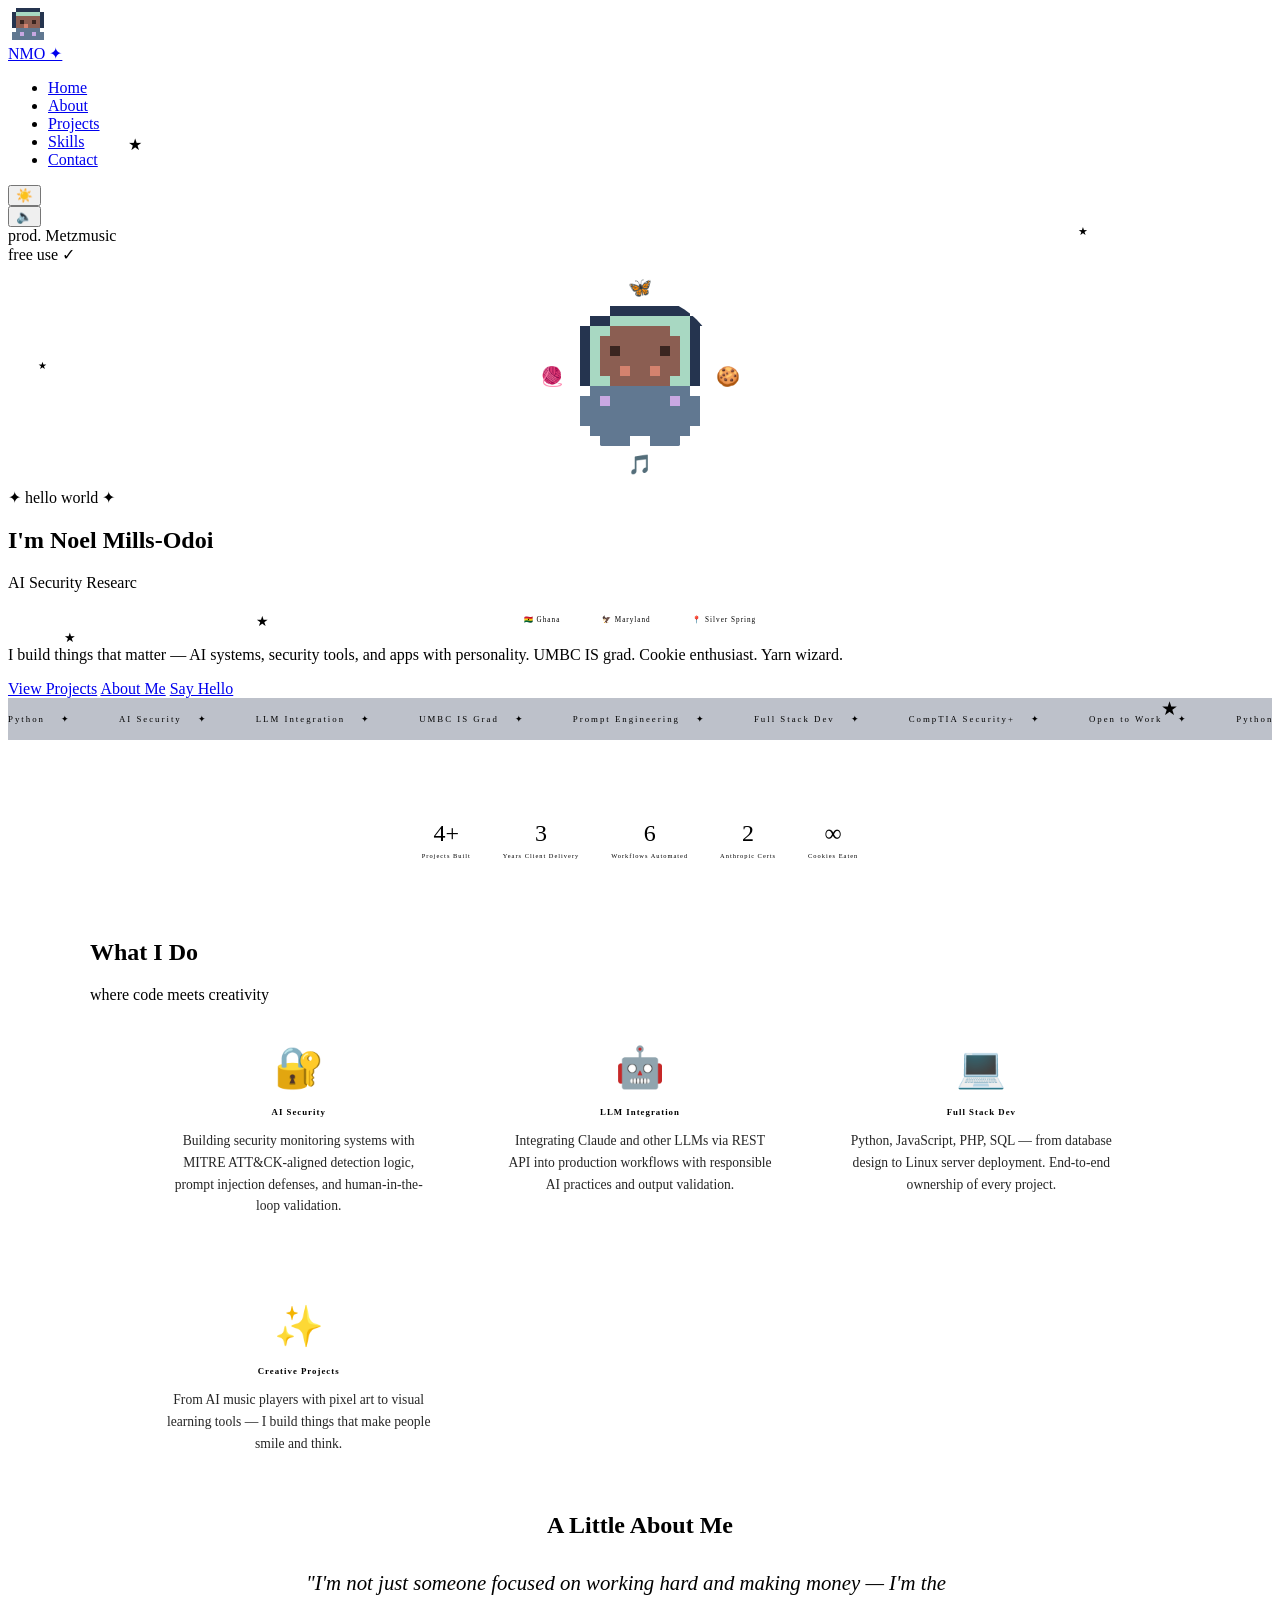
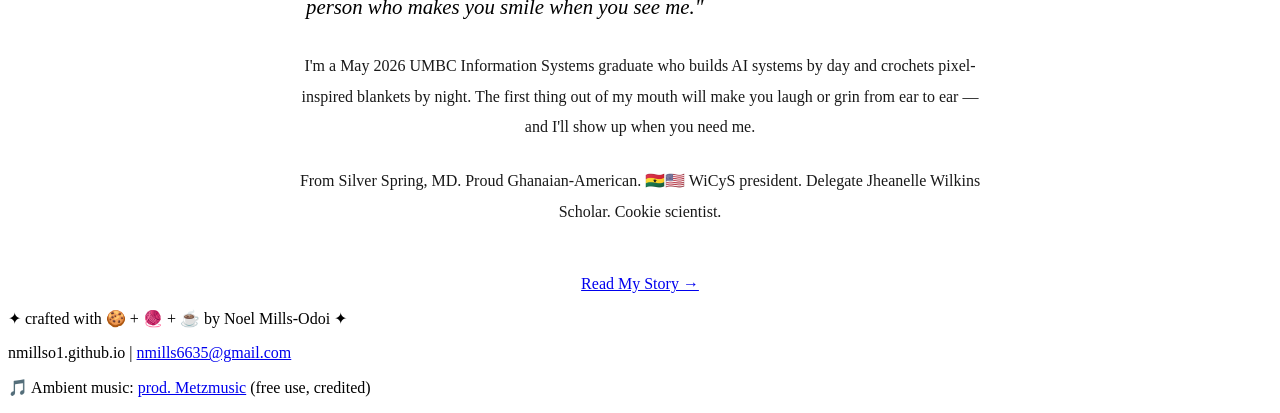
==== index.html @ 71766212 "Add files via upload" ====
<!DOCTYPE html>
<html lang="en">
<head>
  <meta charset="UTF-8" />
  <meta name="viewport" content="width=device-width, initial-scale=1.0" />
  <title>Noel Mills-Odoi | Portfolio</title>
  <link rel="stylesheet" href="css/style.css" />
  <style>
    /* ---- Home-specific styles ---- */
    .hero-avatar-area {
      position: relative;
      margin: 2rem auto;
      width: 160px;
      height: 160px;
    }

    .hero-avatar-ring {
      width: 160px;
      height: 160px;
      border-radius: 50%;
      border: 4px solid var(--lavender);
      box-shadow: 0 0 0 4px var(--coffee), 0 0 30px rgba(201,168,226,0.4);
      overflow: hidden;
      background: var(--navy);
      display: flex;
      align-items: center;
      justify-content: center;
      animation: pulse-glow 3s ease-in-out infinite;
    }

    .hero-avatar-ring canvas {
      width: 140px;
      height: 140px;
      image-rendering: pixelated;
    }

    .orbit-icons {
      position: absolute;
      inset: -20px;
      animation: spin 12s linear infinite;
    }

    .orbit-icon {
      position: absolute;
      font-size: 1.2rem;
    }

    .orbit-icon:nth-child(1) { top: 0; left: 50%; transform: translateX(-50%); }
    .orbit-icon:nth-child(2) { top: 50%; right: 0; transform: translateY(-50%); }
    .orbit-icon:nth-child(3) { bottom: 0; left: 50%; transform: translateX(-50%); }
    .orbit-icon:nth-child(4) { top: 50%; left: 0; transform: translateY(-50%); }

    .typing-cursor {
      display: inline-block;
      width: 3px;
      height: 1em;
      background: var(--lavender);
      margin-left: 2px;
      animation: blink 1s step-end infinite;
      vertical-align: middle;
    }

    /* ---- Featured sections ---- */
    .featured-grid {
      display: grid;
      grid-template-columns: repeat(auto-fit, minmax(250px, 1fr));
      gap: 1.5rem;
      max-width: 1000px;
      margin: 0 auto;
    }

    .feature-card {
      background: var(--card-bg);
      border: 3px solid var(--accent);
      padding: 1.5rem;
      text-align: center;
      box-shadow: 5px 5px 0 var(--coffee);
      transition: all 0.3s ease;
      position: relative;
      overflow: hidden;
    }

    .feature-card::after {
      content: '';
      position: absolute;
      bottom: 0; left: 0; right: 0;
      height: 3px;
      background: linear-gradient(90deg, var(--lavender), var(--mint), var(--gold));
      background-size: 200% 100%;
      animation: shimmer 3s linear infinite;
    }

    .feature-card:hover {
      transform: translate(-3px, -3px);
      box-shadow: 8px 8px 0 var(--coffee);
    }

    .feature-icon {
      font-size: 2.5rem;
      display: block;
      margin-bottom: 1rem;
      animation: bounce-idle 2s ease-in-out infinite;
    }

    .feature-title {
      font-family: var(--font-pixel);
      font-size: 0.55rem;
      color: var(--accent);
      margin-bottom: 0.5rem;
      letter-spacing: 1px;
    }

    .feature-desc {
      font-size: 0.85rem;
      color: var(--text);
      opacity: 0.85;
      line-height: 1.6;
    }

    /* ---- Quick stats ---- */
    .stats-bar {
      display: flex;
      justify-content: center;
      gap: 2rem;
      flex-wrap: wrap;
      padding: 3rem 2rem;
      background: var(--card-bg);
      border-top: 3px solid var(--accent);
      border-bottom: 3px solid var(--accent);
      margin: 2rem 0;
    }

    .stat-item {
      text-align: center;
    }

    .stat-number {
      font-family: var(--font-pixel);
      font-size: 1.5rem;
      color: var(--lavender);
      display: block;
      text-shadow: 3px 3px 0 var(--coffee);
    }

    .stat-label {
      font-family: var(--font-pixel);
      font-size: 0.4rem;
      color: var(--tan);
      letter-spacing: 1px;
      margin-top: 0.3rem;
      display: block;
    }

    /* ---- Marquee ---- */
    .marquee-wrap {
      overflow: hidden;
      padding: 1rem 0;
      border-top: 2px solid var(--accent);
      border-bottom: 2px solid var(--accent);
      background: rgba(37,52,79,0.3);
    }

    .marquee-track {
      display: flex;
      gap: 2rem;
      width: max-content;
      animation: roll 30s linear infinite;
    }

    .marquee-item {
      font-family: var(--font-pixel);
      font-size: 0.55rem;
      color: var(--tan);
      white-space: nowrap;
      letter-spacing: 2px;
    }

    .marquee-item .dot {
      color: var(--lavender);
      margin: 0 1rem;
    }

    /* ---- About teaser ---- */
    .about-teaser {
      max-width: 700px;
      margin: 0 auto;
      text-align: center;
    }

    .about-teaser p {
      font-size: 1rem;
      line-height: 1.9;
      color: var(--text);
      opacity: 0.9;
      margin-bottom: 1.5rem;
    }

    .about-teaser .quote {
      font-family: var(--font-serif);
      font-size: 1.3rem;
      color: var(--tan);
      font-style: italic;
      border-left: 4px solid var(--lavender);
      padding-left: 1rem;
      text-align: left;
      margin: 2rem 0;
    }

    /* ---- Ghana + MD flags ---- */
    .location-badges {
      display: flex;
      gap: 1rem;
      justify-content: center;
      margin: 1rem 0;
      flex-wrap: wrap;
    }

    .loc-badge {
      font-family: var(--font-pixel);
      font-size: 0.45rem;
      padding: 0.4rem 0.8rem;
      border: 2px solid var(--mint);
      color: var(--mint);
      letter-spacing: 1px;
    }
  </style>
</head>
<body>

<!-- Floating ambient elements -->
<div class="floating-elements" id="floatingElements"></div>

<!-- Walking avatar -->
<div class="avatar-walker" id="avatarWalker" style="bottom:90px;">
  <div class="avatar-bubble"></div>
  <canvas class="avatar-sprite" id="avatarCanvas" width="48" height="64"></canvas>
</div>

<!-- Navigation -->
<nav class="navbar">
  <a href="index.html" class="nav-logo">NMO ✦</a>
  <ul class="nav-links">
    <li><a href="index.html">Home</a></li>
    <li><a href="about.html">About</a></li>
    <li><a href="projects.html">Projects</a></li>
    <li><a href="skills.html">Skills</a></li>
    <li><a href="contact.html">Contact</a></li>
  </ul>
  <button class="theme-toggle" id="themeToggle">☀️</button>
</nav>

<!-- Vinyl audio player -->
<div class="vinyl-player">
  <div class="vinyl-record" id="vinyl" title="Click to play ambient music"></div>
  <button class="mute-btn" id="muteBtn">🔈</button>
  <div class="vinyl-label">prod. Metzmusic<br/>free use ✓</div>
</div>

<!-- ===== HERO ===== -->
<section class="hero">
  <div class="hero-bg-grid"></div>

  <!-- Pixel stars scattered -->
  <div style="position:absolute;inset:0;pointer-events:none;z-index:1;">
    <span style="position:absolute;top:15%;left:10%;font-size:1rem;color:var(--lavender);animation:star-twinkle 2s ease-in-out 0.2s infinite;">★</span>
    <span style="position:absolute;top:25%;right:15%;font-size:0.7rem;color:var(--gold);animation:star-twinkle 2.5s ease-in-out 0.8s infinite;">★</span>
    <span style="position:absolute;top:70%;left:5%;font-size:0.8rem;color:var(--mint);animation:star-twinkle 1.8s ease-in-out 0.4s infinite;">★</span>
    <span style="position:absolute;bottom:20%;right:8%;font-size:1.2rem;color:var(--soft-pink);animation:star-twinkle 3s ease-in-out 1s infinite;">★</span>
    <span style="position:absolute;top:40%;left:3%;font-size:0.6rem;color:var(--tan);animation:star-twinkle 2.2s ease-in-out 0.6s infinite;">★</span>
    <span style="position:absolute;bottom:30%;left:20%;font-size:0.9rem;color:var(--lavender);animation:star-twinkle 2.8s ease-in-out 1.2s infinite;">★</span>
  </div>

  <div class="hero-content" style="position:relative;z-index:2;">

    <!-- Avatar -->
    <div class="hero-avatar-area">
      <div class="hero-avatar-ring">
        <canvas id="heroAvatarCanvas" width="140" height="140" class="pixel-art"></canvas>
      </div>
      <div class="orbit-icons">
        <span class="orbit-icon">🦋</span>
        <span class="orbit-icon">🍪</span>
        <span class="orbit-icon">🎵</span>
        <span class="orbit-icon">🧶</span>
      </div>
    </div>

    <p class="hero-greeting">✦ hello world ✦</p>

    <h1 class="hero-name">
      I'm <span>Noel Mills-Odoi</span>
    </h1>

    <p class="hero-tagline" id="typingTagline">
      AI Security Researcher &amp; Software Engineer
      <span class="typing-cursor"></span>
    </p>

    <div class="location-badges">
      <span class="loc-badge">🇬🇭 Ghana</span>
      <span class="loc-badge">🦅 Maryland</span>
      <span class="loc-badge">📍 Silver Spring</span>
    </div>

    <p class="hero-sub">
      I build things that matter — AI systems, security tools, and apps with personality.
      UMBC IS grad. Cookie enthusiast. Yarn wizard.
    </p>

    <div class="hero-cta-group">
      <a href="projects.html" class="btn-pixel filled">View Projects</a>
      <a href="about.html" class="btn-pixel">About Me</a>
      <a href="contact.html" class="btn-pixel">Say Hello</a>
    </div>
  </div>
</section>

<!-- ===== MARQUEE ===== -->
<div class="marquee-wrap">
  <div class="marquee-track">
    <span class="marquee-item">Python<span class="dot">✦</span></span>
    <span class="marquee-item">AI Security<span class="dot">✦</span></span>
    <span class="marquee-item">LLM Integration<span class="dot">✦</span></span>
    <span class="marquee-item">UMBC IS Grad<span class="dot">✦</span></span>
    <span class="marquee-item">Prompt Engineering<span class="dot">✦</span></span>
    <span class="marquee-item">Full Stack Dev<span class="dot">✦</span></span>
    <span class="marquee-item">CompTIA Security+<span class="dot">✦</span></span>
    <span class="marquee-item">Open to Work<span class="dot">✦</span></span>
    <span class="marquee-item">Python<span class="dot">✦</span></span>
    <span class="marquee-item">AI Security<span class="dot">✦</span></span>
    <span class="marquee-item">LLM Integration<span class="dot">✦</span></span>
    <span class="marquee-item">UMBC IS Grad<span class="dot">✦</span></span>
    <span class="marquee-item">Prompt Engineering<span class="dot">✦</span></span>
    <span class="marquee-item">Full Stack Dev<span class="dot">✦</span></span>
  </div>
</div>

<!-- ===== STATS ===== -->
<div class="stats-bar">
  <div class="stat-item reveal">
    <span class="stat-number">4+</span>
    <span class="stat-label">Projects Built</span>
  </div>
  <div class="stat-item reveal">
    <span class="stat-number">3</span>
    <span class="stat-label">Years Client Delivery</span>
  </div>
  <div class="stat-item reveal">
    <span class="stat-number">6</span>
    <span class="stat-label">Workflows Automated</span>
  </div>
  <div class="stat-item reveal">
    <span class="stat-number">2</span>
    <span class="stat-label">Anthropic Certs</span>
  </div>
  <div class="stat-item reveal">
    <span class="stat-number">∞</span>
    <span class="stat-label">Cookies Eaten</span>
  </div>
</div>

<!-- ===== FEATURES ===== -->
<section class="section" style="max-width:1100px;margin:0 auto;">
  <h2 class="section-title">What I Do</h2>
  <p class="section-sub">where code meets creativity</p>
  <div class="section-divider"></div>

  <div class="featured-grid">
    <div class="feature-card reveal">
      <span class="feature-icon">🔐</span>
      <h3 class="feature-title">AI Security</h3>
      <p class="feature-desc">Building security monitoring systems with MITRE ATT&CK-aligned detection logic, prompt injection defenses, and human-in-the-loop validation.</p>
    </div>
    <div class="feature-card reveal">
      <span class="feature-icon">🤖</span>
      <h3 class="feature-title">LLM Integration</h3>
      <p class="feature-desc">Integrating Claude and other LLMs via REST API into production workflows with responsible AI practices and output validation.</p>
    </div>
    <div class="feature-card reveal">
      <span class="feature-icon">💻</span>
      <h3 class="feature-title">Full Stack Dev</h3>
      <p class="feature-desc">Python, JavaScript, PHP, SQL — from database design to Linux server deployment. End-to-end ownership of every project.</p>
    </div>
    <div class="feature-card reveal">
      <span class="feature-icon">✨</span>
      <h3 class="feature-title">Creative Projects</h3>
      <p class="feature-desc">From AI music players with pixel art to visual learning tools — I build things that make people smile and think.</p>
    </div>
  </div>
</section>

<!-- ===== ABOUT TEASER ===== -->
<section class="section" style="background: var(--card-bg); border-top: 3px solid var(--accent); border-bottom: 3px solid var(--accent);">
  <div class="about-teaser reveal">
    <h2 class="section-title">A Little About Me</h2>
    <div class="section-divider"></div>

    <blockquote class="quote">
      "I'm not just someone focused on working hard and making money —
      I'm the person who makes you smile when you see me."
    </blockquote>

    <p>
      I'm a May 2026 UMBC Information Systems graduate who builds AI systems by day
      and crochets pixel-inspired blankets by night. The first thing out of my mouth
      will make you laugh or grin from ear to ear — and I'll show up when you need me.
    </p>

    <p>
      From Silver Spring, MD. Proud Ghanaian-American. 🇬🇭🇺🇸
      WiCyS president. Delegate Jheanelle Wilkins Scholar. Cookie scientist.
    </p>

    <a href="about.html" class="btn-pixel" style="margin-top:1.5rem;display:inline-block;">
      Read My Story →
    </a>
  </div>
</section>

<!-- ===== FOOTER ===== -->
<footer>
  <p>✦ crafted with 🍪 + 🧶 + ☕ by Noel Mills-Odoi ✦</p>
  <p>nmillso1.github.io | <a href="mailto:nmills6635@gmail.com">nmills6635@gmail.com</a></p>
  <p>🎵 Ambient music: <a href="https://bsta.rs/40xWSc" target="_blank">prod. Metzmusic</a> (free use, credited)</p>
</footer>

<script src="js/main.js"></script>
<script>
  // Draw pixel avatar on hero canvas
  function drawHeroAvatar(canvas) {
    if (!canvas) return;
    const ctx = canvas.getContext('2d');
    ctx.imageSmoothingEnabled = false;
    const s = 10; // scale per pixel

    // Simple pixel portrait based on avatar (purple/brown tones, headphones, jacket)
    const pixels = [
      // Row 0-1: headphones top
      [0,0,0,0,2,2,2,2,2,2,2,2,0,0],
      [0,0,2,2,1,1,1,1,1,1,1,1,2,2],
      // Row 2-5: face
      [0,2,1,1,3,3,3,3,3,3,1,1,2,0],
      [0,2,1,3,3,3,3,3,3,3,3,1,2,0],
      [0,2,1,3,4,3,3,3,3,4,3,1,2,0],
      [0,2,1,3,3,3,3,3,3,3,3,1,2,0],
      // Row 6: smile
      [0,2,1,3,3,5,3,3,5,3,3,1,2,0],
      [0,2,1,1,3,3,3,3,3,3,1,1,2,0],
      // Row 8-11: body/jacket (blue/purple)
      [0,0,6,6,6,6,6,6,6,6,6,6,0,0],
      [0,6,6,7,6,6,6,6,6,6,7,6,6,0],
      [0,6,6,6,6,6,6,6,6,6,6,6,6,0],
      [0,6,6,6,6,6,6,6,6,6,6,6,6,0],
      // Row 12-13: bottom of jacket
      [0,0,6,6,6,6,6,6,6,6,6,6,0,0],
      [0,0,0,6,6,6,0,0,6,6,6,0,0,0],
    ];

    const colors = {
      1: '#A8D8C2',   // headphone pad
      2: '#25344F',   // headphone frame (dark)
      3: '#8B5E52',   // skin tone
      4: '#3a2520',   // eyes
      5: '#D4826E',   // lips
      6: '#617891',   // jacket blue-gray
      7: '#C9A8E2',   // jacket accents
    };

    canvas.width = 14 * s;
    canvas.height = 14 * s;

    pixels.forEach((row, y) => {
      row.forEach((cell, x) => {
        if (cell && colors[cell]) {
          ctx.fillStyle = colors[cell];
          ctx.fillRect(x * s, y * s, s, s);
        }
      });
    });
  }

  drawHeroAvatar(document.getElementById('heroAvatarCanvas'));

  // Draw walking avatar (same sprite, smaller)
  function drawWalkAvatar(canvas) {
    if (!canvas) return;
    const ctx = canvas.getContext('2d');
    ctx.imageSmoothingEnabled = false;
    const s = 4;

    const pixels = [
      [0,0,2,2,2,2,2,2,0,0],
      [0,2,1,1,1,1,1,1,2,0],
      [0,2,3,3,3,3,3,3,2,0],
      [0,2,3,4,3,3,4,3,2,0],
      [0,2,3,3,5,3,3,3,2,0],
      [0,0,6,6,6,6,6,6,0,0],
      [0,6,6,7,6,6,7,6,6,0],
      [0,6,6,6,6,6,6,6,6,0],
    ];

    const colors = {
      1: '#A8D8C2', 2: '#25344F', 3: '#8B5E52',
      4: '#3a2520', 5: '#D4826E', 6: '#617891', 7: '#C9A8E2',
    };

    canvas.width = 10 * s;
    canvas.height = 8 * s;

    pixels.forEach((row, y) => {
      row.forEach((cell, x) => {
        if (cell && colors[cell]) {
          ctx.fillStyle = colors[cell];
          ctx.fillRect(x * s, y * s, s, s);
        }
      });
    });
  }

  drawWalkAvatar(document.getElementById('avatarCanvas'));

  // Typing tagline effect
  const taglines = [
    'AI Security Researcher',
    'Software Engineer',
    'Cookie Scientist 🍪',
    'LLM Whisperer',
    'UMBC IS Grad \'26',
    'Crochet Enthusiast 🧶',
  ];

  let taglineIndex = 0;
  let charIndex = 0;
  let deleting = false;
  const taglineEl = document.getElementById('typingTagline');

  function typeEffect() {
    const current = taglines[taglineIndex];
    if (!deleting) {
      charIndex++;
      if (taglineEl) taglineEl.innerHTML = current.substring(0, charIndex) + '<span class="typing-cursor"></span>';
      if (charIndex === current.length) {
        deleting = true;
        setTimeout(typeEffect, 2000);
        return;
      }
    } else {
      charIndex--;
      if (taglineEl) taglineEl.innerHTML = current.substring(0, charIndex) + '<span class="typing-cursor"></span>';
      if (charIndex === 0) {
        deleting = false;
        taglineIndex = (taglineIndex + 1) % taglines.length;
      }
    }
    setTimeout(typeEffect, deleting ? 50 : 80);
  }

  typeEffect();
</script>
</body>
</html>
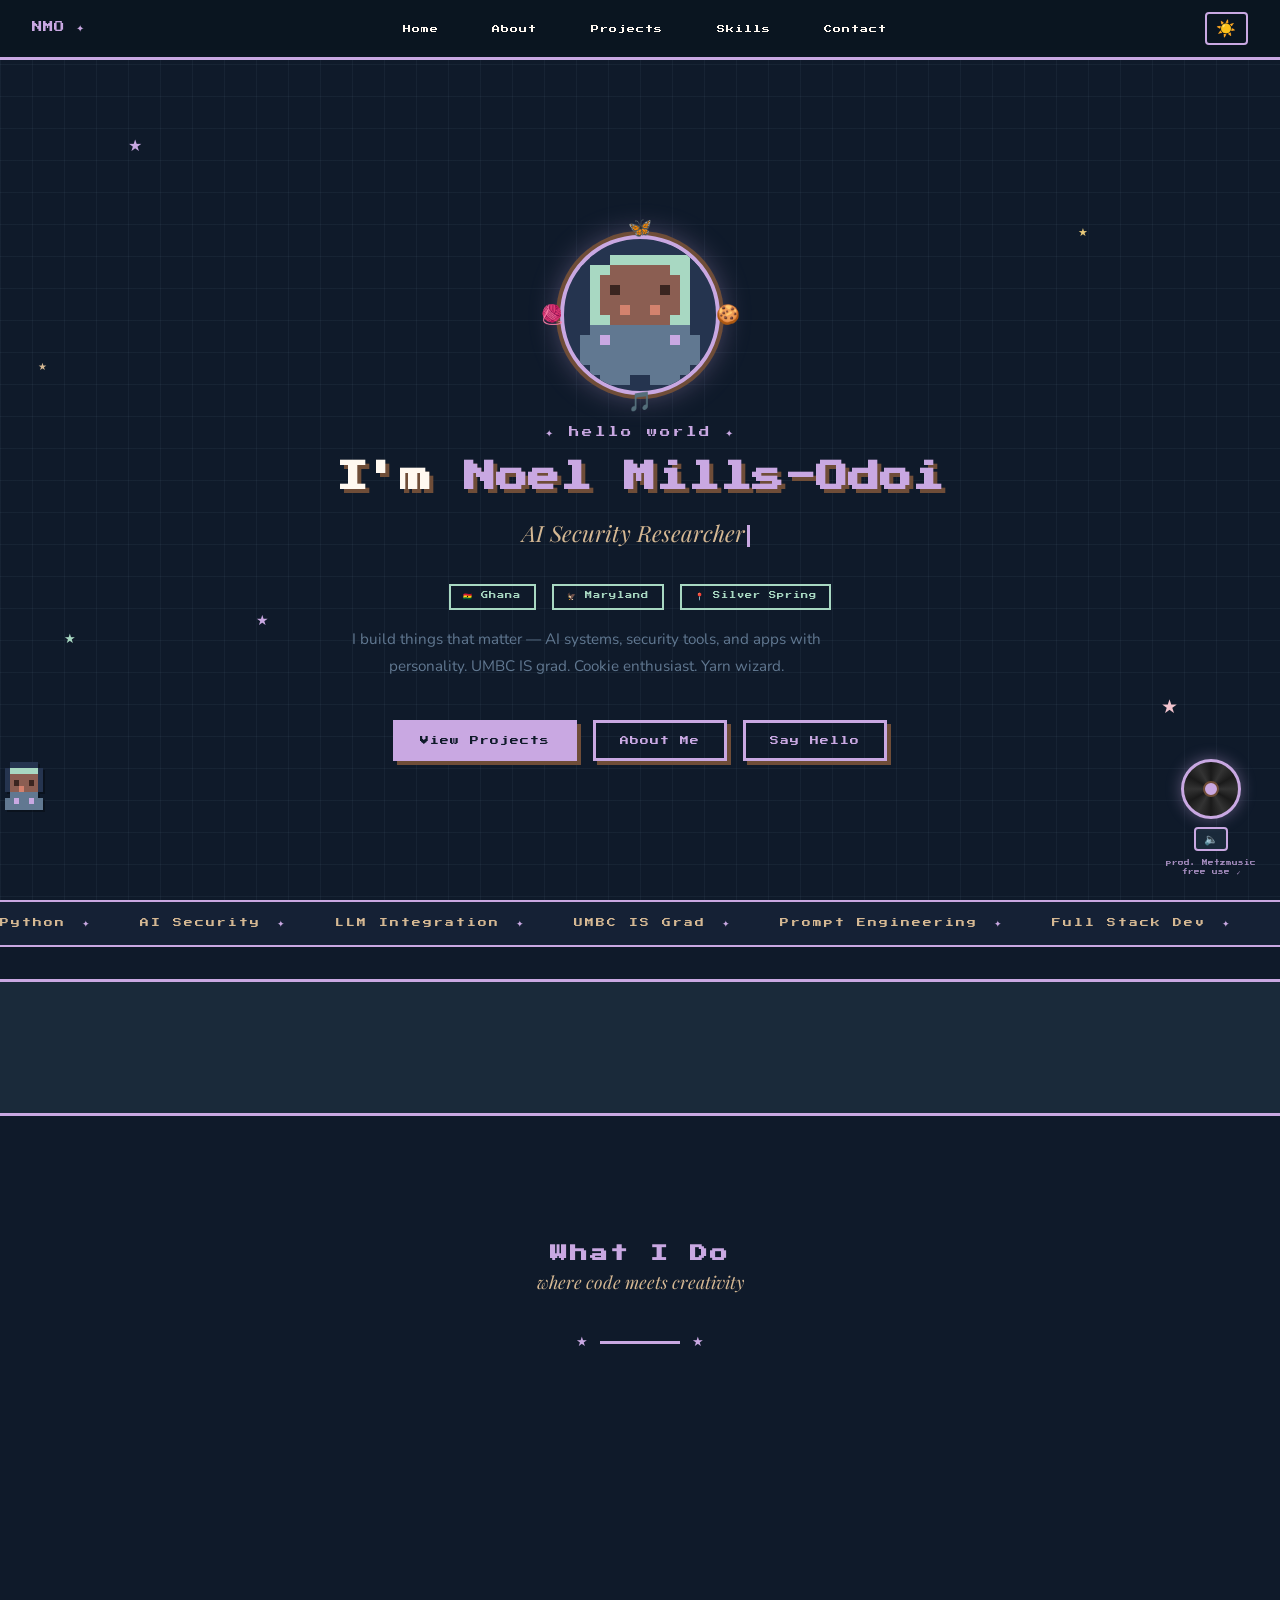
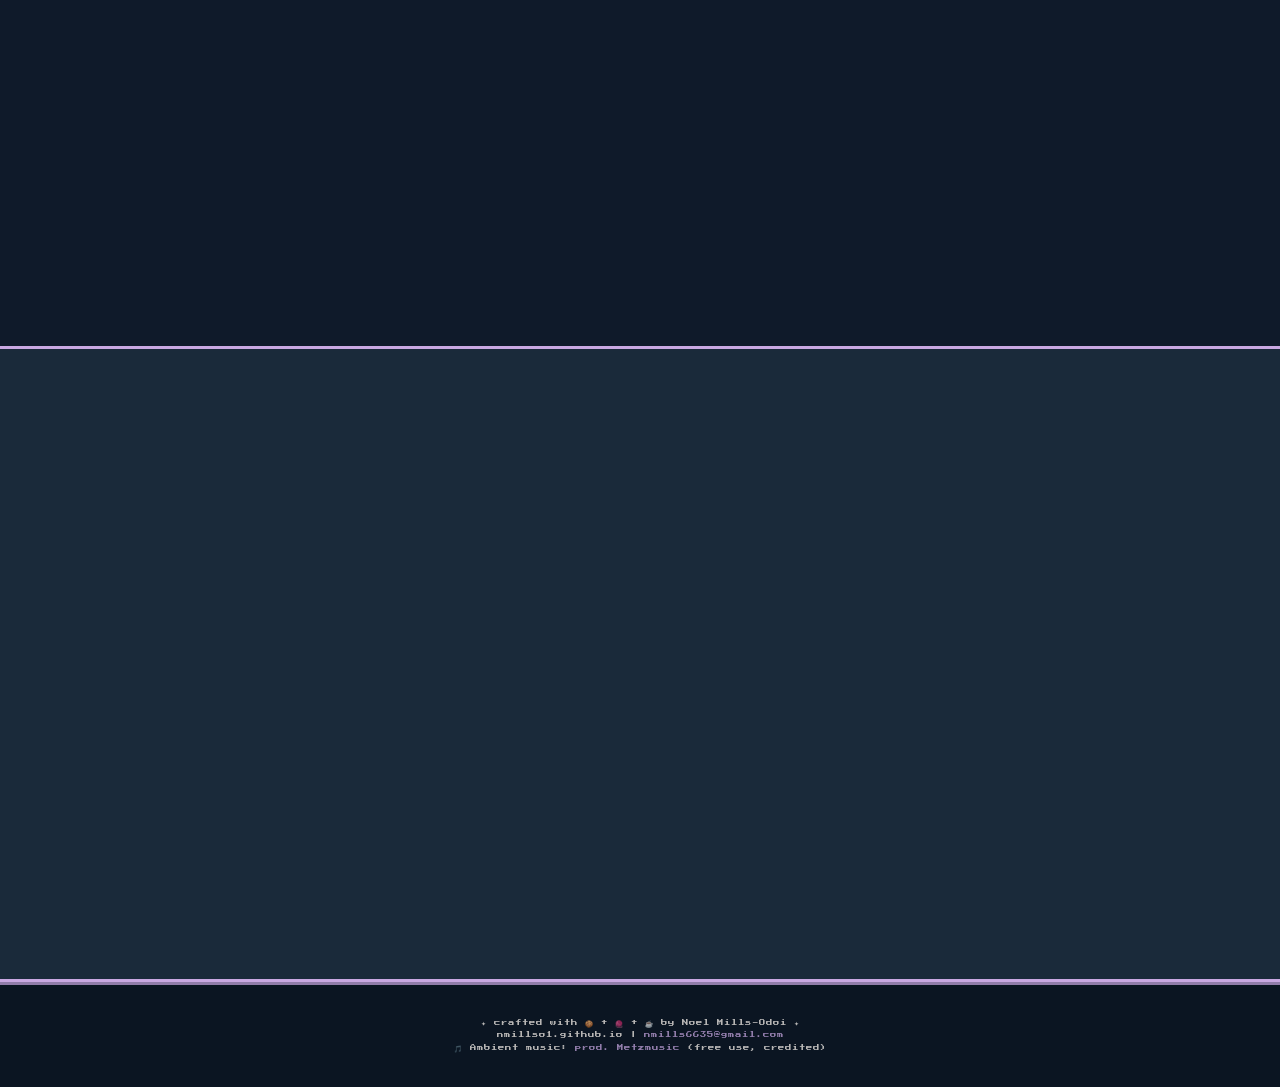
==== commit 95c1070a: "Add files via upload" ====
--- a/index.html
+++ b/index.html
@@ -424,6 +424,8 @@
   <p>🎵 Ambient music: <a href="https://bsta.rs/40xWSc" target="_blank">prod. Metzmusic</a> (free use, credited)</p>
 </footer>
 
+<script src="js/avatar.js"></script>
+<script src="js/audio.js"></script>
 <script src="js/main.js"></script>
 <script>
   // Draw pixel avatar on hero canvas
--- a/css/style.css
+++ b/css/style.css
@@ -0,0 +1,856 @@
+/* ================================================
+   NOEL'S PORTFOLIO - Main Stylesheet
+   Pixel/Retro + Studio Ghibli + Whimsical vibes
+   Color palette: navy, brown, lavender, cream
+   ================================================ */
+
+@import url('https://fonts.googleapis.com/css2?family=Press+Start+2P&family=Nunito:wght@400;600;700;800&family=Playfair+Display:ital,wght@0,700;1,400&display=swap');
+
+/* ---- CSS Variables ---- */
+:root {
+  --navy:     #25344F;
+  --slate:    #617891;
+  --tan:      #D5B893;
+  --coffee:   #6F4D38;
+  --crimson:  #632024;
+  --lavender: #C9A8E2;
+  --mint:     #A8D8C2;
+  --cream:    #FFF8F0;
+  --soft-pink:#F2C4CE;
+  --gold:     #E8C97A;
+
+  --bg-dark:  #0F1A2A;
+  --bg-light: #FFF8F0;
+  --text-dark:#1a1a2e;
+  --text-light:#FFF8F0;
+
+  --font-pixel: 'Press Start 2P', monospace;
+  --font-body:  'Nunito', sans-serif;
+  --font-serif: 'Playfair Display', serif;
+
+  --pixel-size: 3px;
+  --transition: 0.3s ease;
+  --border-pixel: 3px solid var(--navy);
+}
+
+/* ---- Dark/Light Mode ---- */
+body.light-mode {
+  --bg: var(--bg-light);
+  --text: var(--text-dark);
+  --card-bg: #fff;
+  --nav-bg: var(--cream);
+  --accent: var(--coffee);
+}
+
+body.dark-mode, body {
+  --bg: var(--bg-dark);
+  --text: var(--text-light);
+  --card-bg: #1a2a3a;
+  --nav-bg: #0a1520;
+  --accent: var(--lavender);
+}
+
+/* ---- Reset & Base ---- */
+*, *::before, *::after {
+  margin: 0;
+  padding: 0;
+  box-sizing: border-box;
+}
+
+html {
+  scroll-behavior: smooth;
+  font-size: 16px;
+}
+
+body {
+  font-family: var(--font-body);
+  background: var(--bg);
+  color: var(--text);
+  min-height: 100vh;
+  overflow-x: hidden;
+  transition: background var(--transition), color var(--transition);
+}
+
+/* ---- Pixel art image rendering ---- */
+.pixel-art {
+  image-rendering: pixelated;
+  image-rendering: crisp-edges;
+}
+
+/* ================================================
+   NAVIGATION
+   ================================================ */
+.navbar {
+  position: fixed;
+  top: 0;
+  left: 0;
+  right: 0;
+  z-index: 1000;
+  background: var(--nav-bg);
+  border-bottom: 3px solid var(--accent);
+  padding: 0.75rem 2rem;
+  display: flex;
+  align-items: center;
+  justify-content: space-between;
+  backdrop-filter: blur(10px);
+}
+
+.nav-logo {
+  font-family: var(--font-pixel);
+  font-size: 0.65rem;
+  color: var(--accent);
+  text-decoration: none;
+  letter-spacing: 1px;
+}
+
+.nav-links {
+  display: flex;
+  gap: 1.5rem;
+  list-style: none;
+  align-items: center;
+}
+
+.nav-links a {
+  font-family: var(--font-pixel);
+  font-size: 0.5rem;
+  color: var(--text);
+  text-decoration: none;
+  padding: 0.4rem 0.8rem;
+  border: 2px solid transparent;
+  transition: all var(--transition);
+  letter-spacing: 1px;
+}
+
+.nav-links a:hover,
+.nav-links a.active {
+  color: var(--accent);
+  border-color: var(--accent);
+  background: rgba(201,168,226,0.1);
+}
+
+.theme-toggle {
+  background: none;
+  border: 2px solid var(--accent);
+  color: var(--accent);
+  font-size: 1rem;
+  cursor: pointer;
+  padding: 0.3rem 0.6rem;
+  border-radius: 4px;
+  transition: all var(--transition);
+}
+
+.theme-toggle:hover {
+  background: var(--accent);
+  color: var(--bg);
+}
+
+/* ================================================
+   AUDIO PLAYER (vinyl)
+   ================================================ */
+.vinyl-player {
+  position: fixed;
+  bottom: 1.5rem;
+  right: 1.5rem;
+  z-index: 999;
+  display: flex;
+  flex-direction: column;
+  align-items: center;
+  gap: 0.5rem;
+}
+
+.vinyl-record {
+  width: 60px;
+  height: 60px;
+  border-radius: 50%;
+  background: conic-gradient(
+    #1a1a1a 0deg, #333 30deg, #1a1a1a 60deg,
+    #333 90deg, #1a1a1a 120deg, #333 150deg,
+    #1a1a1a 180deg, #333 210deg, #1a1a1a 240deg,
+    #333 270deg, #1a1a1a 300deg, #333 330deg, #1a1a1a 360deg
+  );
+  border: 3px solid var(--accent);
+  cursor: pointer;
+  position: relative;
+  transition: all var(--transition);
+  box-shadow: 0 0 15px rgba(201,168,226,0.4);
+}
+
+.vinyl-record::after {
+  content: '';
+  position: absolute;
+  top: 50%;
+  left: 50%;
+  transform: translate(-50%, -50%);
+  width: 16px;
+  height: 16px;
+  border-radius: 50%;
+  background: var(--lavender);
+  border: 2px solid var(--coffee);
+}
+
+.vinyl-record.spinning {
+  animation: spin 3s linear infinite;
+}
+
+.vinyl-label {
+  font-family: var(--font-pixel);
+  font-size: 0.35rem;
+  color: var(--accent);
+  text-align: center;
+  opacity: 0.8;
+  line-height: 1.5;
+}
+
+.mute-btn {
+  background: var(--card-bg);
+  border: 2px solid var(--accent);
+  color: var(--accent);
+  font-size: 0.7rem;
+  cursor: pointer;
+  padding: 0.2rem 0.5rem;
+  border-radius: 4px;
+  font-family: var(--font-pixel);
+}
+
+/* ================================================
+   PIXEL DECORATIONS & FLOATING ELEMENTS
+   ================================================ */
+.floating-elements {
+  position: fixed;
+  top: 0;
+  left: 0;
+  width: 100%;
+  height: 100%;
+  pointer-events: none;
+  z-index: 0;
+  overflow: hidden;
+}
+
+.butterfly {
+  position: absolute;
+  font-size: 1.2rem;
+  animation: flutter 6s ease-in-out infinite;
+  opacity: 0.7;
+}
+
+.cookie-sprite {
+  position: absolute;
+  font-size: 1rem;
+  animation: float-bounce 4s ease-in-out infinite;
+  opacity: 0.6;
+}
+
+.music-note {
+  position: absolute;
+  font-size: 1rem;
+  animation: float-up 5s ease-in-out infinite;
+  opacity: 0.5;
+  color: var(--lavender);
+}
+
+.yarn-ball {
+  position: absolute;
+  font-size: 1rem;
+  animation: roll 8s linear infinite;
+  opacity: 0.6;
+}
+
+/* ================================================
+   AVATAR CHARACTER
+   ================================================ */
+.avatar-walker {
+  position: fixed;
+  bottom: 80px;
+  z-index: 998;
+  pointer-events: none;
+  display: flex;
+  flex-direction: column;
+  align-items: center;
+}
+
+.avatar-sprite {
+  width: 48px;
+  height: 48px;
+  image-rendering: pixelated;
+  filter: drop-shadow(2px 2px 0 rgba(0,0,0,0.3));
+}
+
+.avatar-bubble {
+  background: var(--cream);
+  color: var(--text-dark);
+  border: 2px solid var(--navy);
+  border-radius: 8px;
+  padding: 0.3rem 0.5rem;
+  font-family: var(--font-pixel);
+  font-size: 0.3rem;
+  margin-bottom: 4px;
+  white-space: nowrap;
+  opacity: 0;
+  transition: opacity 0.3s;
+}
+
+/* ================================================
+   HERO SECTION
+   ================================================ */
+.hero {
+  min-height: 100vh;
+  display: flex;
+  flex-direction: column;
+  align-items: center;
+  justify-content: center;
+  position: relative;
+  padding: 6rem 2rem 2rem;
+  text-align: center;
+  overflow: hidden;
+}
+
+.hero-bg-grid {
+  position: absolute;
+  inset: 0;
+  background-image:
+    linear-gradient(rgba(97,120,145,0.1) 1px, transparent 1px),
+    linear-gradient(90deg, rgba(97,120,145,0.1) 1px, transparent 1px);
+  background-size: 32px 32px;
+  z-index: 0;
+}
+
+.hero-content {
+  position: relative;
+  z-index: 2;
+}
+
+.hero-greeting {
+  font-family: var(--font-pixel);
+  font-size: 0.65rem;
+  color: var(--lavender);
+  letter-spacing: 3px;
+  margin-bottom: 1rem;
+  animation: typewriter 3s steps(30) forwards;
+}
+
+.hero-name {
+  font-family: var(--font-pixel);
+  font-size: clamp(1rem, 4vw, 2rem);
+  color: var(--text);
+  line-height: 1.4;
+  margin-bottom: 1rem;
+  text-shadow: 4px 4px 0 var(--coffee);
+}
+
+.hero-name span {
+  color: var(--lavender);
+}
+
+.hero-tagline {
+  font-family: var(--font-serif);
+  font-size: clamp(1rem, 2.5vw, 1.4rem);
+  color: var(--tan);
+  font-style: italic;
+  margin-bottom: 2rem;
+  max-width: 600px;
+  line-height: 1.6;
+}
+
+.hero-sub {
+  font-family: var(--font-body);
+  font-size: 0.95rem;
+  color: var(--slate);
+  max-width: 500px;
+  line-height: 1.8;
+  margin-bottom: 2.5rem;
+}
+
+.hero-cta-group {
+  display: flex;
+  gap: 1rem;
+  justify-content: center;
+  flex-wrap: wrap;
+}
+
+/* ================================================
+   BUTTONS
+   ================================================ */
+.btn-pixel {
+  font-family: var(--font-pixel);
+  font-size: 0.55rem;
+  padding: 0.8rem 1.5rem;
+  border: 3px solid var(--accent);
+  background: transparent;
+  color: var(--accent);
+  cursor: pointer;
+  text-decoration: none;
+  letter-spacing: 1px;
+  transition: all var(--transition);
+  position: relative;
+  display: inline-block;
+  box-shadow: 4px 4px 0 var(--coffee);
+}
+
+.btn-pixel:hover {
+  background: var(--accent);
+  color: var(--bg);
+  transform: translate(-2px, -2px);
+  box-shadow: 6px 6px 0 var(--coffee);
+}
+
+.btn-pixel.filled {
+  background: var(--accent);
+  color: var(--bg);
+}
+
+.btn-pixel.filled:hover {
+  background: transparent;
+  color: var(--accent);
+}
+
+/* ================================================
+   SECTION STYLES
+   ================================================ */
+.section {
+  padding: 6rem 2rem;
+  position: relative;
+}
+
+.section-title {
+  font-family: var(--font-pixel);
+  font-size: clamp(0.8rem, 2vw, 1.1rem);
+  color: var(--accent);
+  text-align: center;
+  margin-bottom: 0.5rem;
+  letter-spacing: 2px;
+}
+
+.section-sub {
+  font-family: var(--font-serif);
+  font-size: 1.1rem;
+  color: var(--tan);
+  text-align: center;
+  font-style: italic;
+  margin-bottom: 3rem;
+}
+
+.section-divider {
+  width: 80px;
+  height: 3px;
+  background: var(--accent);
+  margin: 1rem auto 3rem;
+  position: relative;
+}
+
+.section-divider::before,
+.section-divider::after {
+  content: '★';
+  position: absolute;
+  top: 50%;
+  transform: translateY(-50%);
+  color: var(--accent);
+  font-size: 0.8rem;
+}
+
+.section-divider::before { left: -1.5rem; }
+.section-divider::after  { right: -1.5rem; }
+
+/* ================================================
+   CARDS
+   ================================================ */
+.card {
+  background: var(--card-bg);
+  border: 3px solid var(--accent);
+  padding: 1.5rem;
+  position: relative;
+  box-shadow: 5px 5px 0 var(--coffee);
+  transition: all var(--transition);
+}
+
+.card:hover {
+  transform: translate(-3px, -3px);
+  box-shadow: 8px 8px 0 var(--coffee);
+}
+
+.card::before {
+  content: '';
+  position: absolute;
+  top: 6px;
+  left: 6px;
+  right: -6px;
+  bottom: -6px;
+  border: 2px solid rgba(201,168,226,0.2);
+  pointer-events: none;
+}
+
+/* ================================================
+   PIXEL GRID LAYOUT
+   ================================================ */
+.grid-2 { display: grid; grid-template-columns: repeat(2, 1fr); gap: 2rem; }
+.grid-3 { display: grid; grid-template-columns: repeat(3, 1fr); gap: 2rem; }
+.grid-auto { display: grid; grid-template-columns: repeat(auto-fit, minmax(280px, 1fr)); gap: 2rem; }
+
+/* ================================================
+   SKILL BARS
+   ================================================ */
+.skill-bar-wrap {
+  margin-bottom: 1rem;
+}
+
+.skill-label {
+  font-family: var(--font-pixel);
+  font-size: 0.45rem;
+  color: var(--text);
+  margin-bottom: 0.4rem;
+  display: flex;
+  justify-content: space-between;
+}
+
+.skill-bar {
+  height: 12px;
+  background: rgba(97,120,145,0.2);
+  border: 2px solid var(--accent);
+  position: relative;
+  overflow: hidden;
+}
+
+.skill-fill {
+  height: 100%;
+  background: linear-gradient(90deg, var(--lavender), var(--mint));
+  transform: scaleX(0);
+  transform-origin: left;
+  transition: transform 1s ease 0.3s;
+}
+
+.skill-fill.animated {
+  transform: scaleX(1);
+}
+
+/* ================================================
+   PROJECT CARDS
+   ================================================ */
+.project-card {
+  background: var(--card-bg);
+  border: 3px solid var(--accent);
+  overflow: hidden;
+  box-shadow: 5px 5px 0 var(--coffee);
+  transition: all var(--transition);
+}
+
+.project-card:hover {
+  transform: translate(-3px, -3px);
+  box-shadow: 8px 8px 0 var(--coffee);
+}
+
+.project-preview {
+  width: 100%;
+  height: 200px;
+  background: var(--navy);
+  display: flex;
+  align-items: center;
+  justify-content: center;
+  position: relative;
+  overflow: hidden;
+  border-bottom: 3px solid var(--accent);
+}
+
+.project-preview canvas {
+  image-rendering: pixelated;
+}
+
+.project-info {
+  padding: 1.2rem;
+}
+
+.project-name {
+  font-family: var(--font-pixel);
+  font-size: 0.6rem;
+  color: var(--accent);
+  margin-bottom: 0.5rem;
+}
+
+.project-desc {
+  font-size: 0.85rem;
+  color: var(--text);
+  opacity: 0.9;
+  line-height: 1.6;
+  margin-bottom: 1rem;
+}
+
+.project-tags {
+  display: flex;
+  flex-wrap: wrap;
+  gap: 0.4rem;
+  margin-bottom: 1rem;
+}
+
+.tag {
+  font-family: var(--font-pixel);
+  font-size: 0.35rem;
+  padding: 0.2rem 0.5rem;
+  border: 1px solid var(--lavender);
+  color: var(--lavender);
+  letter-spacing: 0.5px;
+}
+
+.project-links {
+  display: flex;
+  gap: 0.8rem;
+}
+
+/* ================================================
+   ABOUT PAGE
+   ================================================ */
+.about-hero {
+  min-height: 60vh;
+  display: flex;
+  align-items: center;
+  justify-content: center;
+  position: relative;
+  overflow: hidden;
+  padding: 8rem 2rem 4rem;
+}
+
+.about-bg-shapes {
+  position: absolute;
+  inset: 0;
+  z-index: 0;
+  overflow: hidden;
+}
+
+.shape-md {
+  position: absolute;
+  opacity: 0.06;
+  font-size: 20rem;
+  color: var(--crimson);
+  left: -5rem;
+  top: 50%;
+  transform: translateY(-50%);
+}
+
+.shape-gh {
+  position: absolute;
+  opacity: 0.06;
+  font-size: 15rem;
+  color: var(--gold);
+  right: -3rem;
+  top: 50%;
+  transform: translateY(-50%);
+}
+
+.flag-strip {
+  display: flex;
+  gap: 0.5rem;
+  margin: 1rem 0;
+  flex-wrap: wrap;
+}
+
+.flag-item {
+  display: flex;
+  align-items: center;
+  gap: 0.5rem;
+  font-family: var(--font-pixel);
+  font-size: 0.4rem;
+  color: var(--text);
+  opacity: 0.8;
+}
+
+/* ================================================
+   TRAVEL MAP
+   ================================================ */
+.map-container {
+  background: var(--card-bg);
+  border: 3px solid var(--accent);
+  padding: 2rem;
+  box-shadow: 5px 5px 0 var(--coffee);
+  margin: 2rem 0;
+}
+
+.map-title {
+  font-family: var(--font-pixel);
+  font-size: 0.6rem;
+  color: var(--accent);
+  margin-bottom: 1.5rem;
+  text-align: center;
+}
+
+.states-grid {
+  display: flex;
+  flex-wrap: wrap;
+  gap: 0.5rem;
+  justify-content: center;
+}
+
+.state-badge {
+  font-family: var(--font-pixel);
+  font-size: 0.4rem;
+  padding: 0.4rem 0.7rem;
+  border: 2px solid var(--mint);
+  color: var(--mint);
+  background: rgba(168,216,194,0.1);
+  transition: all var(--transition);
+  cursor: default;
+  position: relative;
+}
+
+.state-badge:hover {
+  background: var(--mint);
+  color: var(--bg);
+  transform: scale(1.1);
+}
+
+.state-badge::before {
+  content: '📍';
+  margin-right: 0.3rem;
+}
+
+/* ================================================
+   CONTACT PAGE
+   ================================================ */
+.contact-grid {
+  display: grid;
+  grid-template-columns: 1fr 1fr;
+  gap: 3rem;
+  max-width: 900px;
+  margin: 0 auto;
+}
+
+.contact-link {
+  display: flex;
+  align-items: center;
+  gap: 1rem;
+  padding: 1rem 1.5rem;
+  background: var(--card-bg);
+  border: 3px solid var(--accent);
+  text-decoration: none;
+  color: var(--text);
+  box-shadow: 4px 4px 0 var(--coffee);
+  transition: all var(--transition);
+  font-family: var(--font-pixel);
+  font-size: 0.5rem;
+  letter-spacing: 0.5px;
+}
+
+.contact-link:hover {
+  transform: translate(-2px, -2px);
+  box-shadow: 6px 6px 0 var(--coffee);
+  color: var(--accent);
+  border-color: var(--lavender);
+}
+
+.contact-icon {
+  font-size: 1.5rem;
+  min-width: 2rem;
+  text-align: center;
+}
+
+/* ================================================
+   SCROLL REVEAL
+   ================================================ */
+.reveal {
+  opacity: 0;
+  transform: translateY(30px);
+  transition: opacity 0.6s ease, transform 0.6s ease;
+}
+
+.reveal.visible {
+  opacity: 1;
+  transform: translateY(0);
+}
+
+/* ================================================
+   KEYFRAME ANIMATIONS
+   ================================================ */
+@keyframes spin {
+  from { transform: rotate(0deg); }
+  to   { transform: rotate(360deg); }
+}
+
+@keyframes flutter {
+  0%, 100% { transform: translate(0, 0) rotate(-5deg); }
+  25%       { transform: translate(20px, -15px) rotate(5deg); }
+  50%       { transform: translate(5px, -30px) rotate(-3deg); }
+  75%       { transform: translate(-10px, -15px) rotate(7deg); }
+}
+
+@keyframes float-bounce {
+  0%, 100% { transform: translateY(0) rotate(0deg); }
+  50%       { transform: translateY(-15px) rotate(180deg); }
+}
+
+@keyframes float-up {
+  0%   { transform: translateY(0) scale(1); opacity: 0.5; }
+  50%  { transform: translateY(-40px) scale(1.1); opacity: 0.8; }
+  100% { transform: translateY(-80px) scale(0.8); opacity: 0; }
+}
+
+@keyframes roll {
+  from { transform: translateX(-100px) rotate(0deg); }
+  to   { transform: translateX(calc(100vw + 100px)) rotate(720deg); }
+}
+
+@keyframes typewriter {
+  from { width: 0; }
+  to   { width: 100%; }
+}
+
+@keyframes blink {
+  0%, 100% { opacity: 1; }
+  50%       { opacity: 0; }
+}
+
+@keyframes pulse-glow {
+  0%, 100% { box-shadow: 0 0 10px rgba(201,168,226,0.3); }
+  50%       { box-shadow: 0 0 25px rgba(201,168,226,0.7); }
+}
+
+@keyframes walk-across {
+  from { left: -80px; }
+  to   { left: calc(100vw + 80px); }
+}
+
+@keyframes bounce-idle {
+  0%, 100% { transform: translateY(0); }
+  50%       { transform: translateY(-6px); }
+}
+
+@keyframes star-twinkle {
+  0%, 100% { opacity: 0.3; transform: scale(0.8); }
+  50%       { opacity: 1; transform: scale(1.2); }
+}
+
+@keyframes shimmer {
+  0%   { background-position: -200% center; }
+  100% { background-position: 200% center; }
+}
+
+/* ================================================
+   FOOTER
+   ================================================ */
+footer {
+  background: var(--nav-bg);
+  border-top: 3px solid var(--accent);
+  padding: 2rem;
+  text-align: center;
+  font-family: var(--font-pixel);
+  font-size: 0.4rem;
+  color: var(--text);
+  opacity: 0.7;
+  letter-spacing: 1px;
+  line-height: 2;
+}
+
+footer a {
+  color: var(--accent);
+  text-decoration: none;
+}
+
+/* ================================================
+   RESPONSIVE
+   ================================================ */
+@media (max-width: 768px) {
+  .grid-2, .grid-3 { grid-template-columns: 1fr; }
+  .contact-grid    { grid-template-columns: 1fr; }
+  .hero-name       { font-size: 1rem; }
+  .nav-links       { gap: 0.8rem; }
+  .nav-links a     { font-size: 0.4rem; padding: 0.3rem 0.5rem; }
+}
+
+@media (prefers-reduced-motion: reduce) {
+  *, *::before, *::after { animation-duration: 0.01ms !important; transition-duration: 0.01ms !important; }
+}
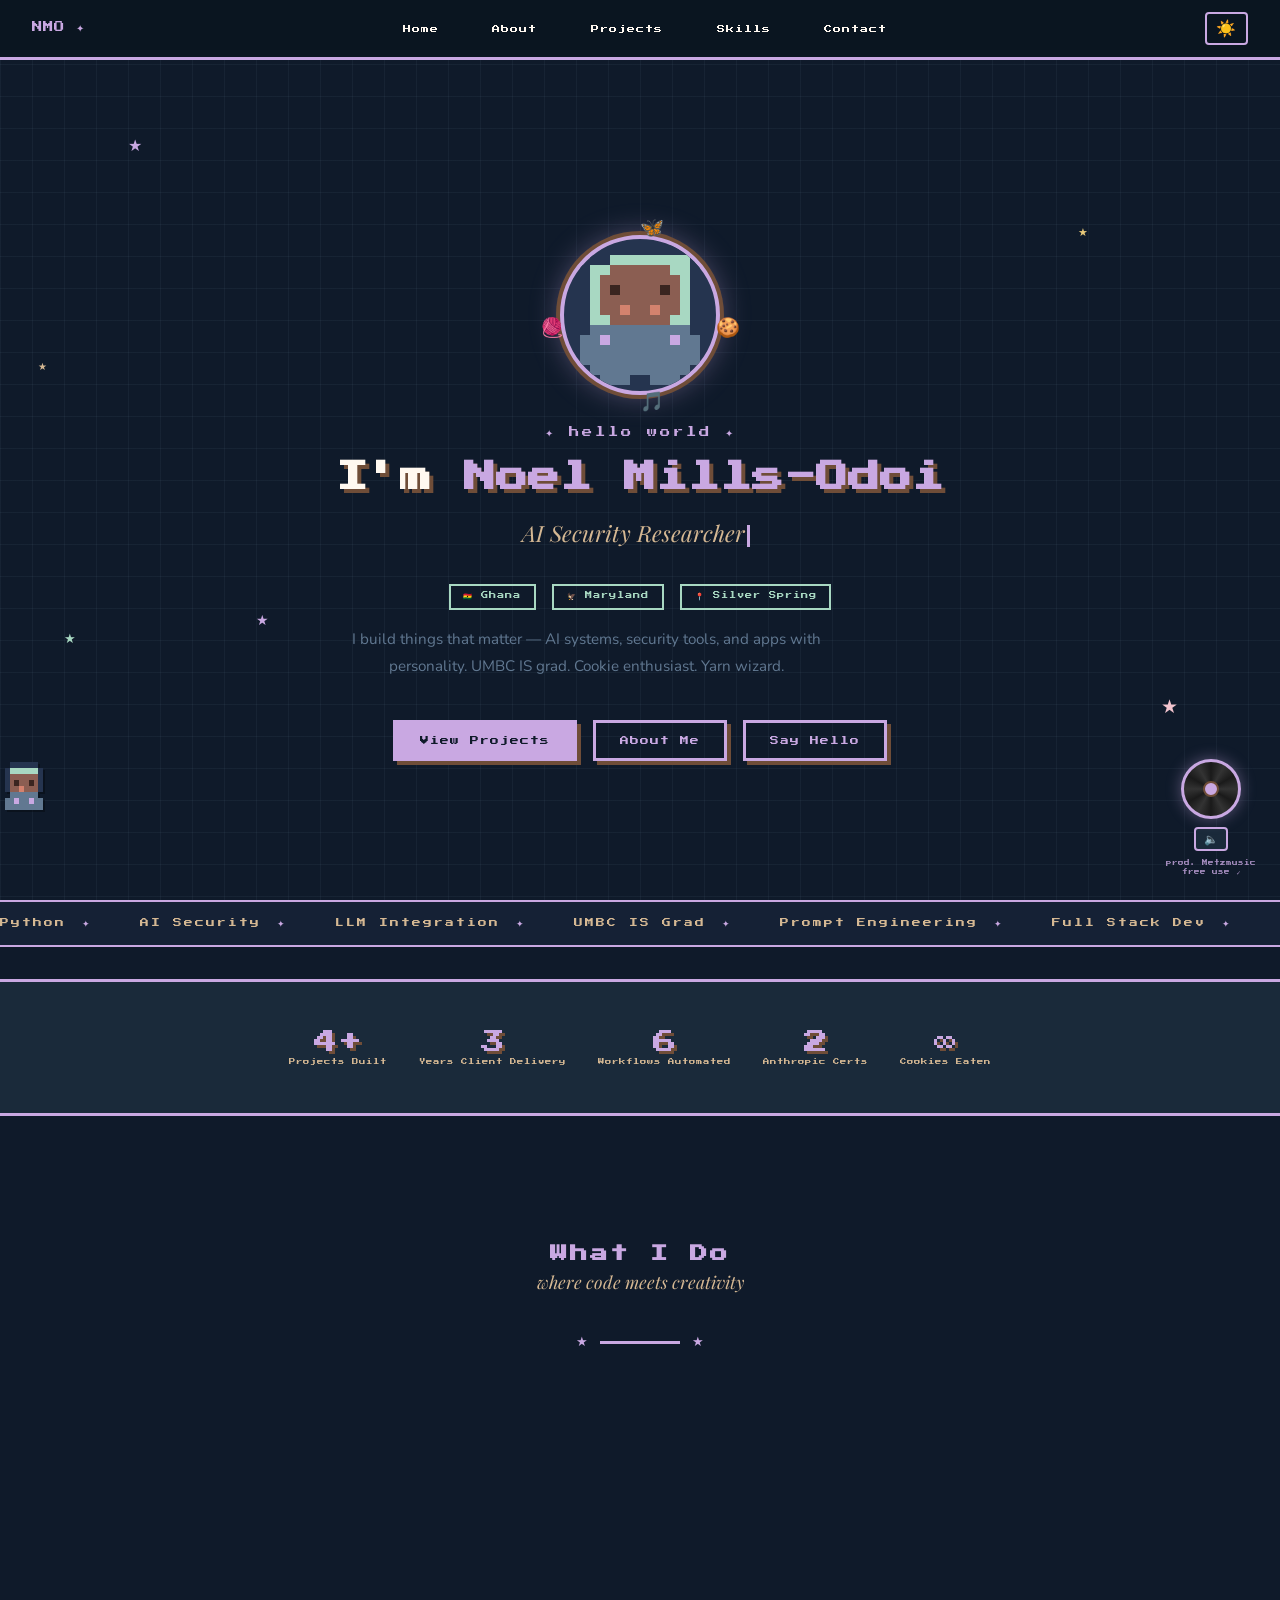
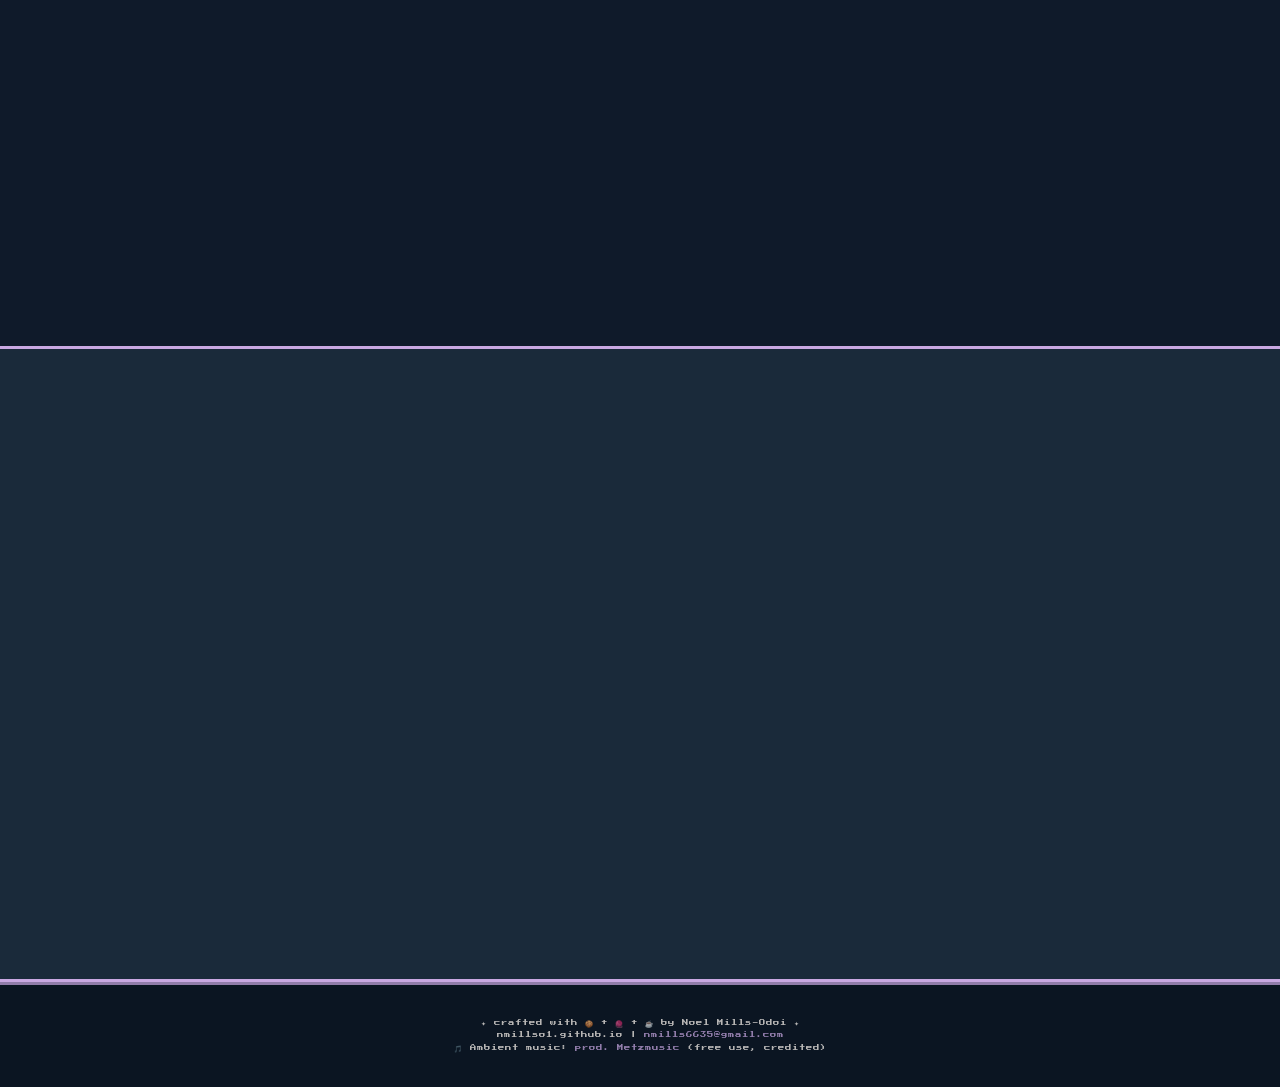
==== commit 8c61361c: "Add files via upload" ====
--- a/index.html
+++ b/index.html
@@ -164,7 +164,7 @@
       display: flex;
       gap: 2rem;
       width: max-content;
-      animation: roll 30s linear infinite;
+      animation: marqueeScroll 30s linear infinite;
     }
 
     .marquee-item {
@@ -337,23 +337,23 @@
 
 <!-- ===== STATS ===== -->
 <div class="stats-bar">
-  <div class="stat-item reveal">
+  <div class="stat-item">
     <span class="stat-number">4+</span>
     <span class="stat-label">Projects Built</span>
   </div>
-  <div class="stat-item reveal">
+  <div class="stat-item">
     <span class="stat-number">3</span>
     <span class="stat-label">Years Client Delivery</span>
   </div>
-  <div class="stat-item reveal">
+  <div class="stat-item">
     <span class="stat-number">6</span>
     <span class="stat-label">Workflows Automated</span>
   </div>
-  <div class="stat-item reveal">
+  <div class="stat-item">
     <span class="stat-number">2</span>
     <span class="stat-label">Anthropic Certs</span>
   </div>
-  <div class="stat-item reveal">
+  <div class="stat-item">
     <span class="stat-number">∞</span>
     <span class="stat-label">Cookies Eaten</span>
   </div>
--- a/css/style.css
+++ b/css/style.css
@@ -744,13 +744,27 @@
    ================================================ */
 .reveal {
   opacity: 0;
-  transform: translateY(30px);
-  transition: opacity 0.6s ease, transform 0.6s ease;
+  transform: translateY(20px);
+  transition: opacity 0.7s ease, transform 0.7s ease;
 }
 
 .reveal.visible {
   opacity: 1;
   transform: translateY(0);
+}
+
+/* Hero content always visible -- no reveal needed */
+.hero-content,
+.hero-content *,
+.hero-avatar-area,
+.hero-greeting,
+.hero-name,
+.hero-tagline,
+.hero-sub,
+.hero-cta-group,
+.location-badges {
+  opacity: 1 !important;
+  transform: none !important;
 }
 
 /* ================================================
@@ -854,3 +868,13 @@
 @media (prefers-reduced-motion: reduce) {
   *, *::before, *::after { animation-duration: 0.01ms !important; transition-duration: 0.01ms !important; }
 }
+
+/* Marquee scroll animation (separate from roll to avoid conflict) */
+@keyframes marqueeScroll {
+  from { transform: translateX(0); }
+  to   { transform: translateX(-50%); }
+}
+
+.marquee-track {
+  animation: marqueeScroll 30s linear infinite !important;
+}
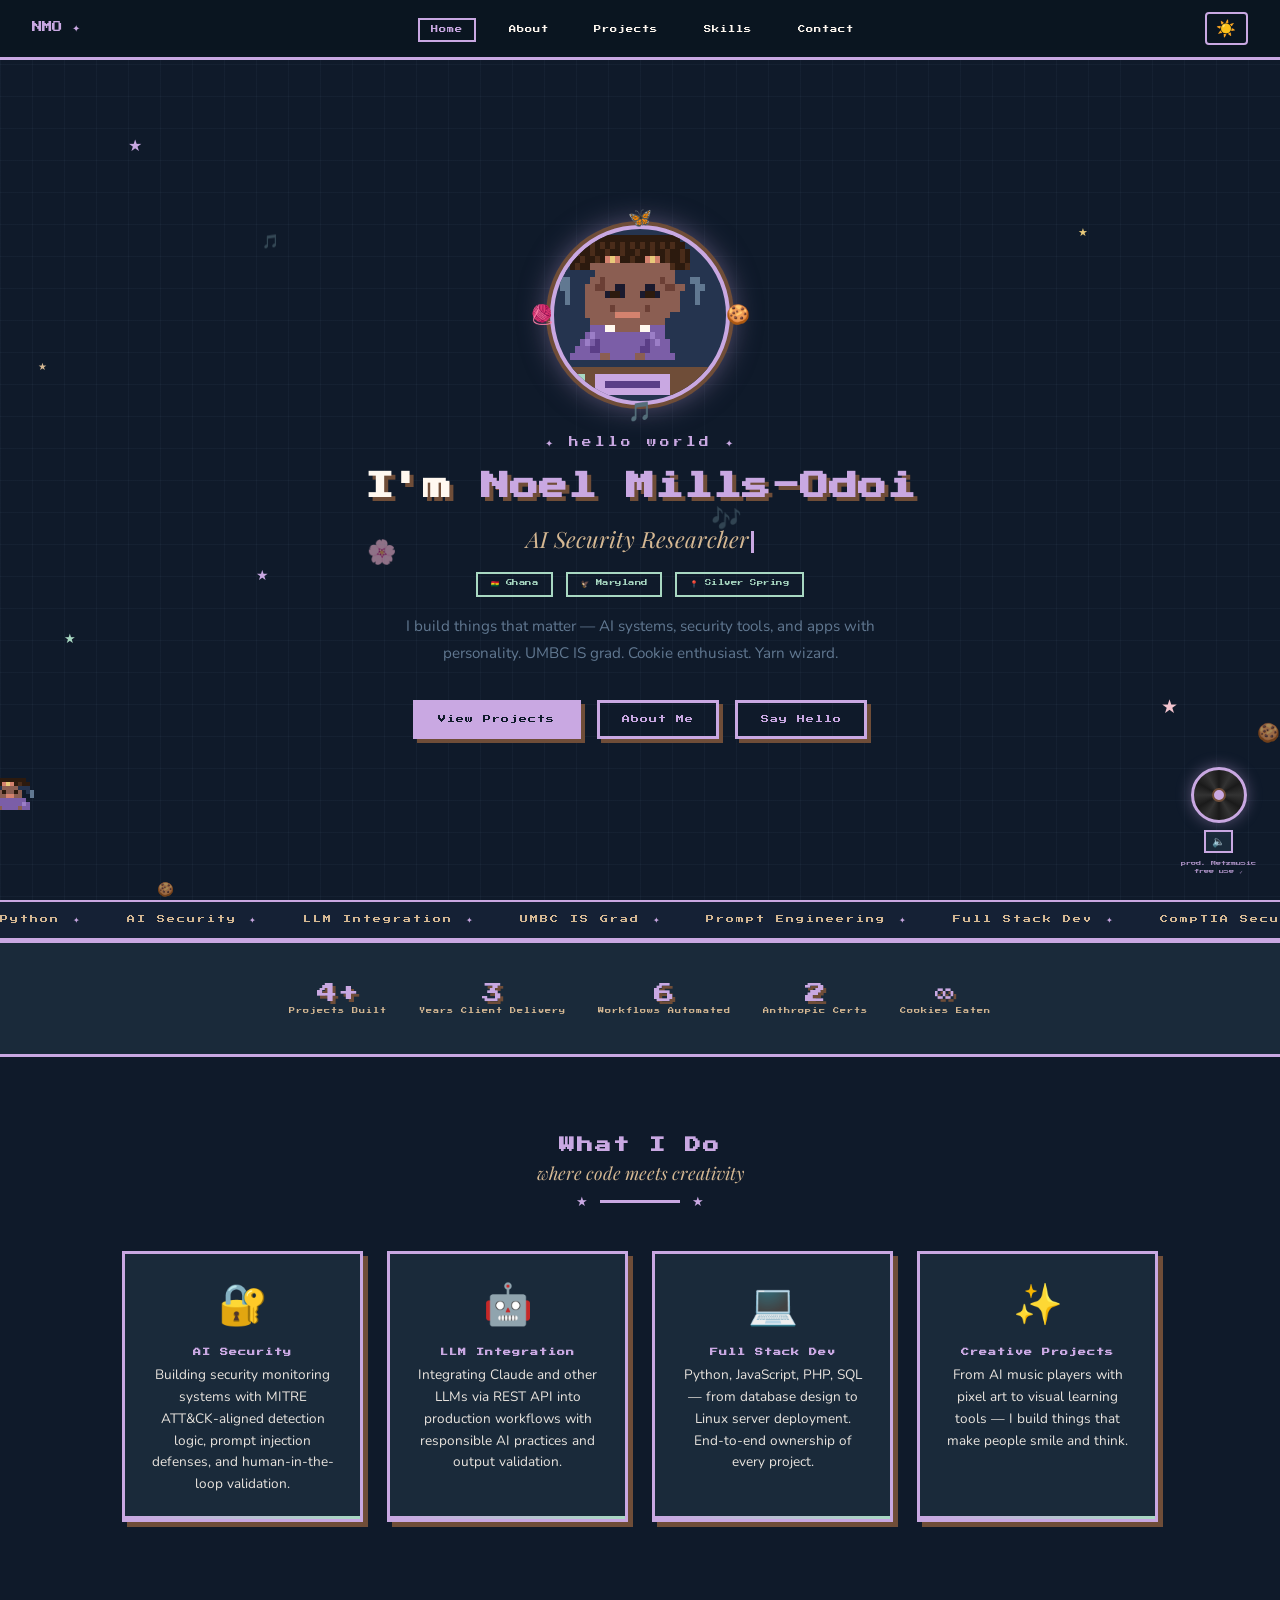
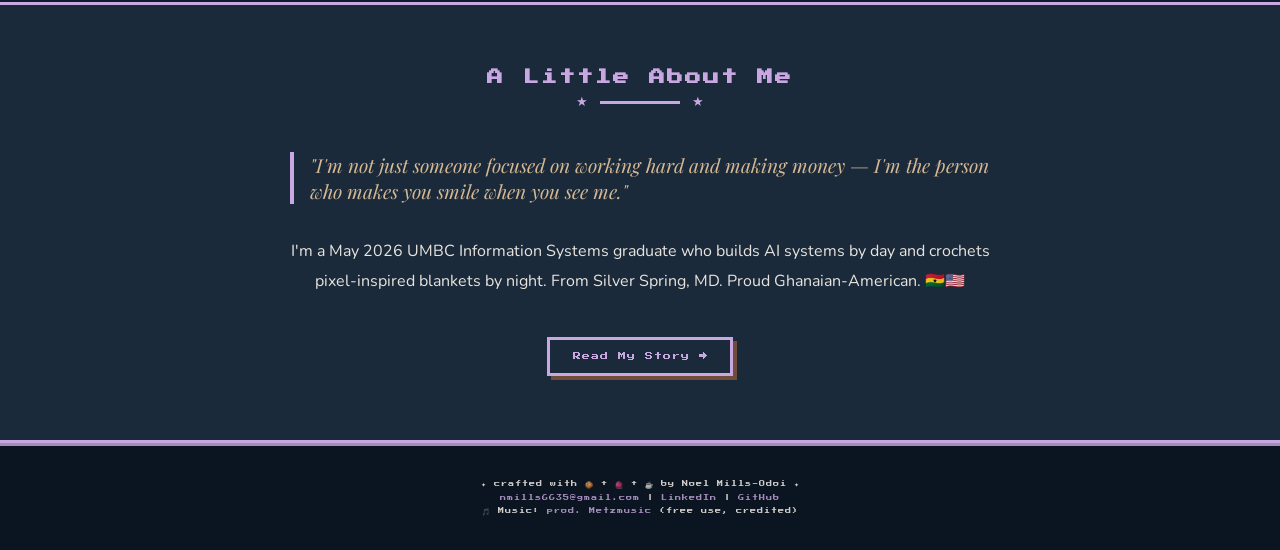
==== commit 48b6d12a: "Add files via upload" ====
--- a/index.html
+++ b/index.html
@@ -1,305 +1,198 @@
 <!DOCTYPE html>
 <html lang="en">
 <head>
-  <meta charset="UTF-8" />
-  <meta name="viewport" content="width=device-width, initial-scale=1.0" />
-  <title>Noel Mills-Odoi | Portfolio</title>
-  <link rel="stylesheet" href="css/style.css" />
-  <style>
-    /* ---- Home-specific styles ---- */
-    .hero-avatar-area {
-      position: relative;
-      margin: 2rem auto;
-      width: 160px;
-      height: 160px;
-    }
-
-    .hero-avatar-ring {
-      width: 160px;
-      height: 160px;
-      border-radius: 50%;
-      border: 4px solid var(--lavender);
-      box-shadow: 0 0 0 4px var(--coffee), 0 0 30px rgba(201,168,226,0.4);
-      overflow: hidden;
-      background: var(--navy);
-      display: flex;
-      align-items: center;
-      justify-content: center;
-      animation: pulse-glow 3s ease-in-out infinite;
-    }
-
-    .hero-avatar-ring canvas {
-      width: 140px;
-      height: 140px;
-      image-rendering: pixelated;
-    }
-
-    .orbit-icons {
-      position: absolute;
-      inset: -20px;
-      animation: spin 12s linear infinite;
-    }
-
-    .orbit-icon {
-      position: absolute;
-      font-size: 1.2rem;
-    }
-
-    .orbit-icon:nth-child(1) { top: 0; left: 50%; transform: translateX(-50%); }
-    .orbit-icon:nth-child(2) { top: 50%; right: 0; transform: translateY(-50%); }
-    .orbit-icon:nth-child(3) { bottom: 0; left: 50%; transform: translateX(-50%); }
-    .orbit-icon:nth-child(4) { top: 50%; left: 0; transform: translateY(-50%); }
-
-    .typing-cursor {
-      display: inline-block;
-      width: 3px;
-      height: 1em;
-      background: var(--lavender);
-      margin-left: 2px;
-      animation: blink 1s step-end infinite;
-      vertical-align: middle;
-    }
-
-    /* ---- Featured sections ---- */
-    .featured-grid {
-      display: grid;
-      grid-template-columns: repeat(auto-fit, minmax(250px, 1fr));
-      gap: 1.5rem;
-      max-width: 1000px;
-      margin: 0 auto;
-    }
-
-    .feature-card {
-      background: var(--card-bg);
-      border: 3px solid var(--accent);
-      padding: 1.5rem;
-      text-align: center;
-      box-shadow: 5px 5px 0 var(--coffee);
-      transition: all 0.3s ease;
-      position: relative;
-      overflow: hidden;
-    }
-
-    .feature-card::after {
-      content: '';
-      position: absolute;
-      bottom: 0; left: 0; right: 0;
-      height: 3px;
-      background: linear-gradient(90deg, var(--lavender), var(--mint), var(--gold));
-      background-size: 200% 100%;
-      animation: shimmer 3s linear infinite;
-    }
-
-    .feature-card:hover {
-      transform: translate(-3px, -3px);
-      box-shadow: 8px 8px 0 var(--coffee);
-    }
-
-    .feature-icon {
-      font-size: 2.5rem;
-      display: block;
-      margin-bottom: 1rem;
-      animation: bounce-idle 2s ease-in-out infinite;
-    }
-
-    .feature-title {
-      font-family: var(--font-pixel);
-      font-size: 0.55rem;
-      color: var(--accent);
-      margin-bottom: 0.5rem;
-      letter-spacing: 1px;
-    }
-
-    .feature-desc {
-      font-size: 0.85rem;
-      color: var(--text);
-      opacity: 0.85;
-      line-height: 1.6;
-    }
-
-    /* ---- Quick stats ---- */
-    .stats-bar {
-      display: flex;
-      justify-content: center;
-      gap: 2rem;
-      flex-wrap: wrap;
-      padding: 3rem 2rem;
-      background: var(--card-bg);
-      border-top: 3px solid var(--accent);
-      border-bottom: 3px solid var(--accent);
-      margin: 2rem 0;
-    }
-
-    .stat-item {
-      text-align: center;
-    }
-
-    .stat-number {
-      font-family: var(--font-pixel);
-      font-size: 1.5rem;
-      color: var(--lavender);
-      display: block;
-      text-shadow: 3px 3px 0 var(--coffee);
-    }
-
-    .stat-label {
-      font-family: var(--font-pixel);
-      font-size: 0.4rem;
-      color: var(--tan);
-      letter-spacing: 1px;
-      margin-top: 0.3rem;
-      display: block;
-    }
-
-    /* ---- Marquee ---- */
-    .marquee-wrap {
-      overflow: hidden;
-      padding: 1rem 0;
-      border-top: 2px solid var(--accent);
-      border-bottom: 2px solid var(--accent);
-      background: rgba(37,52,79,0.3);
-    }
-
-    .marquee-track {
-      display: flex;
-      gap: 2rem;
-      width: max-content;
-      animation: marqueeScroll 30s linear infinite;
-    }
-
-    .marquee-item {
-      font-family: var(--font-pixel);
-      font-size: 0.55rem;
-      color: var(--tan);
-      white-space: nowrap;
-      letter-spacing: 2px;
-    }
-
-    .marquee-item .dot {
-      color: var(--lavender);
-      margin: 0 1rem;
-    }
-
-    /* ---- About teaser ---- */
-    .about-teaser {
-      max-width: 700px;
-      margin: 0 auto;
-      text-align: center;
-    }
-
-    .about-teaser p {
-      font-size: 1rem;
-      line-height: 1.9;
-      color: var(--text);
-      opacity: 0.9;
-      margin-bottom: 1.5rem;
-    }
-
-    .about-teaser .quote {
-      font-family: var(--font-serif);
-      font-size: 1.3rem;
-      color: var(--tan);
-      font-style: italic;
-      border-left: 4px solid var(--lavender);
-      padding-left: 1rem;
-      text-align: left;
-      margin: 2rem 0;
-    }
-
-    /* ---- Ghana + MD flags ---- */
-    .location-badges {
-      display: flex;
-      gap: 1rem;
-      justify-content: center;
-      margin: 1rem 0;
-      flex-wrap: wrap;
-    }
-
-    .loc-badge {
-      font-family: var(--font-pixel);
-      font-size: 0.45rem;
-      padding: 0.4rem 0.8rem;
-      border: 2px solid var(--mint);
-      color: var(--mint);
-      letter-spacing: 1px;
-    }
-  </style>
+<meta charset="UTF-8"/>
+<meta name="viewport" content="width=device-width, initial-scale=1.0"/>
+<title>Noel Mills-Odoi | Portfolio</title>
+<link rel="preconnect" href="https://fonts.googleapis.com"/>
+<link rel="preconnect" href="https://fonts.gstatic.com" crossorigin/>
+<link href="https://fonts.googleapis.com/css2?family=Press+Start+2P&family=Nunito:wght@400;600;700;800&family=Playfair+Display:ital,wght@0,700;1,400&display=swap" rel="stylesheet"/>
+<style>
+:root {
+  --navy:#25344F;--slate:#617891;--tan:#D5B893;--coffee:#6F4D38;
+  --crimson:#632024;--lavender:#C9A8E2;--mint:#A8D8C2;--cream:#FFF8F0;
+  --gold:#E8C97A;--soft-pink:#F2C4CE;
+  --bg:#0F1A2A;--card:#1a2a3a;--text:#FFF8F0;--accent:#C9A8E2;
+  --nav:#0a1520;
+  --fp:'Press Start 2P',monospace;
+  --fb:'Nunito',sans-serif;
+  --fs:'Playfair Display',serif;
+}
+body.light{--bg:#FFF8F0;--card:#fff;--text:#1a1a2e;--nav:#FFF8F0;--accent:#6F4D38;}
+*,*::before,*::after{margin:0;padding:0;box-sizing:border-box;}
+html{scroll-behavior:smooth;}
+body{font-family:var(--fb);background:var(--bg);color:var(--text);min-height:100vh;overflow-x:hidden;transition:background .3s,color .3s;}
+
+/* NAV */
+nav{position:fixed;top:0;left:0;right:0;z-index:1000;background:var(--nav);border-bottom:3px solid var(--accent);padding:.75rem 2rem;display:flex;align-items:center;justify-content:space-between;}
+.logo{font-family:var(--fp);font-size:.65rem;color:var(--accent);text-decoration:none;}
+.nav-links{display:flex;gap:1.2rem;list-style:none;}
+.nav-links a{font-family:var(--fp);font-size:.45rem;color:var(--text);text-decoration:none;padding:.4rem .7rem;border:2px solid transparent;transition:.3s;letter-spacing:1px;}
+.nav-links a:hover,.nav-links a.active{color:var(--accent);border-color:var(--accent);}
+.theme-btn{background:none;border:2px solid var(--accent);color:var(--accent);font-size:1rem;cursor:pointer;padding:.3rem .6rem;border-radius:4px;}
+
+/* VINYL */
+.vinyl-wrap{position:fixed;bottom:1.5rem;right:1.5rem;z-index:999;display:flex;flex-direction:column;align-items:center;gap:.4rem;}
+.vinyl{width:56px;height:56px;border-radius:50%;background:conic-gradient(#1a1a1a 0deg,#333 30deg,#1a1a1a 60deg,#333 90deg,#1a1a1a 120deg,#333 150deg,#1a1a1a 180deg,#333 210deg,#1a1a1a 240deg,#333 270deg,#1a1a1a 300deg,#333 330deg,#1a1a1a 360deg);border:3px solid var(--accent);cursor:pointer;position:relative;box-shadow:0 0 15px rgba(201,168,226,.4);}
+.vinyl::after{content:'';position:absolute;top:50%;left:50%;transform:translate(-50%,-50%);width:14px;height:14px;border-radius:50%;background:var(--lavender);border:2px solid var(--coffee);}
+.vinyl.spin{animation:vspin 3s linear infinite;}
+.mute-btn{background:var(--card);border:2px solid var(--accent);color:var(--accent);font-size:.65rem;cursor:pointer;padding:.2rem .4rem;font-family:var(--fp);}
+.vinyl-label{font-family:var(--fp);font-size:.32rem;color:var(--accent);text-align:center;opacity:.8;line-height:1.6;}
+
+/* FLOATING */
+#floats{position:fixed;top:0;left:0;width:100%;height:100%;pointer-events:none;z-index:0;overflow:hidden;}
+
+/* AVATAR WALKER */
+#walker{position:fixed;bottom:90px;z-index:998;pointer-events:none;display:flex;flex-direction:column;align-items:center;}
+.bubble{background:var(--cream);color:#1a1a2e;border:2px solid var(--navy);border-radius:8px;padding:.3rem .5rem;font-family:var(--fp);font-size:.3rem;margin-bottom:4px;white-space:nowrap;opacity:0;transition:opacity .3s;}
+
+/* HERO */
+.hero{min-height:100vh;display:flex;flex-direction:column;align-items:center;justify-content:center;position:relative;padding:6rem 2rem 2rem;text-align:center;}
+.hero-grid{position:absolute;inset:0;background-image:linear-gradient(rgba(97,120,145,.08) 1px,transparent 1px),linear-gradient(90deg,rgba(97,120,145,.08) 1px,transparent 1px);background-size:32px 32px;}
+.hero-content{position:relative;z-index:2;}
+
+/* Avatar ring */
+.av-wrap{position:relative;width:180px;height:180px;margin:0 auto 2rem;}
+.av-ring{width:180px;height:180px;border-radius:50%;border:4px solid var(--lavender);box-shadow:0 0 0 4px var(--coffee),0 0 30px rgba(201,168,226,.5);overflow:hidden;background:var(--navy);display:flex;align-items:center;justify-content:center;animation:pglow 3s ease-in-out infinite;}
+.av-ring canvas{image-rendering:pixelated;}
+.orbit{position:absolute;inset:-20px;animation:vspin 12s linear infinite;pointer-events:none;}
+.orbit span{position:absolute;font-size:1.2rem;}
+.orbit span:nth-child(1){top:0;left:50%;transform:translateX(-50%);}
+.orbit span:nth-child(2){top:50%;right:0;transform:translateY(-50%);}
+.orbit span:nth-child(3){bottom:0;left:50%;transform:translateX(-50%);}
+.orbit span:nth-child(4){top:50%;left:0;transform:translateY(-50%);}
+
+.greeting{font-family:var(--fp);font-size:.6rem;color:var(--lavender);letter-spacing:3px;margin-bottom:1rem;}
+.hero-name{font-family:var(--fp);font-size:clamp(.9rem,3.5vw,1.8rem);color:var(--text);line-height:1.5;margin-bottom:1rem;text-shadow:4px 4px 0 var(--coffee);}
+.hero-name span{color:var(--lavender);}
+.tagline{font-family:var(--fs);font-size:clamp(1rem,2.5vw,1.4rem);color:var(--tan);font-style:italic;margin-bottom:.5rem;min-height:2rem;}
+.cursor{display:inline-block;width:3px;height:1em;background:var(--lavender);margin-left:2px;animation:blink 1s step-end infinite;vertical-align:middle;}
+.locs{display:flex;gap:.8rem;justify-content:center;margin:1rem 0;flex-wrap:wrap;}
+.loc{font-family:var(--fp);font-size:.4rem;padding:.4rem .8rem;border:2px solid var(--mint);color:var(--mint);letter-spacing:.5px;}
+.hero-sub{font-size:.95rem;color:var(--slate);max-width:500px;line-height:1.8;margin:.5rem auto 2rem;}
+.ctas{display:flex;gap:1rem;justify-content:center;flex-wrap:wrap;}
+
+/* Stars scattered */
+.star{position:absolute;pointer-events:none;color:var(--lavender);animation:twinkle 2s ease-in-out infinite;}
+
+/* BUTTON */
+.btn{font-family:var(--fp);font-size:.5rem;padding:.8rem 1.4rem;border:3px solid var(--accent);background:transparent;color:var(--accent);cursor:pointer;text-decoration:none;letter-spacing:1px;transition:.3s;display:inline-block;box-shadow:4px 4px 0 var(--coffee);}
+.btn:hover{background:var(--accent);color:var(--bg);transform:translate(-2px,-2px);box-shadow:6px 6px 0 var(--coffee);}
+.btn.fill{background:var(--accent);color:var(--bg);}
+.btn.fill:hover{background:transparent;color:var(--accent);}
+
+/* MARQUEE */
+.marquee-wrap{overflow:hidden;padding:.8rem 0;border-top:2px solid var(--accent);border-bottom:2px solid var(--accent);background:rgba(37,52,79,.3);}
+.marquee-track{display:flex;gap:2rem;width:max-content;animation:mscroll 30s linear infinite;}
+.mi{font-family:var(--fp);font-size:.5rem;color:var(--tan);white-space:nowrap;letter-spacing:2px;}
+.mi .dot{color:var(--lavender);margin:0 .8rem;}
+
+/* STATS */
+.stats{display:flex;justify-content:center;gap:2rem;flex-wrap:wrap;padding:2.5rem 2rem;background:var(--card);border-top:3px solid var(--accent);border-bottom:3px solid var(--accent);}
+.stat{text-align:center;}
+.stat-n{font-family:var(--fp);font-size:1.3rem;color:var(--lavender);display:block;text-shadow:3px 3px 0 var(--coffee);}
+.stat-l{font-family:var(--fp);font-size:.38rem;color:var(--tan);letter-spacing:1px;margin-top:.3rem;display:block;}
+
+/* FEATURES */
+.features{padding:5rem 2rem;max-width:1100px;margin:0 auto;}
+.sec-title{font-family:var(--fp);font-size:clamp(.7rem,2vw,1rem);color:var(--accent);text-align:center;margin-bottom:.5rem;letter-spacing:2px;}
+.sec-sub{font-family:var(--fs);font-size:1.1rem;color:var(--tan);text-align:center;font-style:italic;margin-bottom:1rem;}
+.divider{width:80px;height:3px;background:var(--accent);margin:1rem auto 3rem;position:relative;}
+.divider::before,.divider::after{content:'★';position:absolute;top:50%;transform:translateY(-50%);color:var(--accent);font-size:.8rem;}
+.divider::before{left:-1.5rem;}.divider::after{right:-1.5rem;}
+.feat-grid{display:grid;grid-template-columns:repeat(auto-fit,minmax(240px,1fr));gap:1.5rem;}
+.feat-card{background:var(--card);border:3px solid var(--accent);padding:1.5rem;text-align:center;box-shadow:5px 5px 0 var(--coffee);transition:.3s;position:relative;overflow:hidden;}
+.feat-card::after{content:'';position:absolute;bottom:0;left:0;right:0;height:3px;background:linear-gradient(90deg,var(--lavender),var(--mint),var(--gold));background-size:200% 100%;animation:shimmer 3s linear infinite;}
+.feat-card:hover{transform:translate(-3px,-3px);box-shadow:8px 8px 0 var(--coffee);}
+.feat-icon{font-size:2.5rem;display:block;margin-bottom:1rem;animation:bidl 2s ease-in-out infinite;}
+.feat-title{font-family:var(--fp);font-size:.5rem;color:var(--accent);margin-bottom:.5rem;letter-spacing:1px;}
+.feat-desc{font-size:.85rem;opacity:.9;line-height:1.6;}
+
+/* ABOUT TEASER */
+.teaser{background:var(--card);border-top:3px solid var(--accent);border-bottom:3px solid var(--accent);padding:4rem 2rem;}
+.teaser-inner{max-width:700px;margin:0 auto;text-align:center;}
+.quote{font-family:var(--fs);font-size:1.2rem;color:var(--tan);font-style:italic;border-left:4px solid var(--lavender);padding-left:1rem;text-align:left;margin:2rem 0;}
+.teaser-inner p{font-size:1rem;line-height:1.9;opacity:.9;margin-bottom:1rem;}
+
+/* FOOTER */
+footer{background:var(--nav);border-top:3px solid var(--accent);padding:2rem;text-align:center;font-family:var(--fp);font-size:.38rem;opacity:.8;line-height:2.2;letter-spacing:1px;}
+footer a{color:var(--accent);text-decoration:none;}
+
+/* KEYFRAMES */
+@keyframes vspin{from{transform:rotate(0deg)}to{transform:rotate(360deg)}}
+@keyframes pglow{0%,100%{box-shadow:0 0 0 4px var(--coffee),0 0 15px rgba(201,168,226,.3)}50%{box-shadow:0 0 0 4px var(--coffee),0 0 30px rgba(201,168,226,.7)}}
+@keyframes blink{0%,100%{opacity:1}50%{opacity:0}}
+@keyframes twinkle{0%,100%{opacity:.3;transform:scale(.8)}50%{opacity:1;transform:scale(1.2)}}
+@keyframes bidl{0%,100%{transform:translateY(0)}50%{transform:translateY(-6px)}}
+@keyframes mscroll{from{transform:translateX(0)}to{transform:translateX(-50%)}}
+@keyframes shimmer{0%{background-position:-200% center}100%{background-position:200% center}}
+@keyframes flutter{0%,100%{transform:translate(0,0) rotate(-5deg)}25%{transform:translate(20px,-15px) rotate(5deg)}50%{transform:translate(5px,-30px) rotate(-3deg)}75%{transform:translate(-10px,-15px) rotate(7deg)}}
+@keyframes fbounce{0%,100%{transform:translateY(0)}50%{transform:translateY(-15px)}}
+@keyframes stardrift{0%{opacity:.5;transform:translateY(0) scale(1)}50%{opacity:.9}100%{opacity:0;transform:translateY(-80px) scale(.7)}}
+
+@media(max-width:768px){.nav-links{gap:.6rem}.nav-links a{font-size:.38rem;padding:.3rem .4rem}.hero-name{font-size:1rem}.stats{gap:1rem}}
+</style>
 </head>
 <body>
 
-<!-- Floating ambient elements -->
-<div class="floating-elements" id="floatingElements"></div>
-
-<!-- Walking avatar -->
-<div class="avatar-walker" id="avatarWalker" style="bottom:90px;">
-  <div class="avatar-bubble"></div>
-  <canvas class="avatar-sprite" id="avatarCanvas" width="48" height="64"></canvas>
+<div id="floats"></div>
+
+<div id="walker">
+  <div class="bubble" id="bubble"></div>
+  <canvas id="walkCanvas" width="64" height="64" style="image-rendering:pixelated;"></canvas>
 </div>
 
-<!-- Navigation -->
-<nav class="navbar">
-  <a href="index.html" class="nav-logo">NMO ✦</a>
+<nav>
+  <a href="index.html" class="logo">NMO ✦</a>
   <ul class="nav-links">
-    <li><a href="index.html">Home</a></li>
+    <li><a href="index.html" class="active">Home</a></li>
     <li><a href="about.html">About</a></li>
     <li><a href="projects.html">Projects</a></li>
     <li><a href="skills.html">Skills</a></li>
     <li><a href="contact.html">Contact</a></li>
   </ul>
-  <button class="theme-toggle" id="themeToggle">☀️</button>
+  <button class="theme-btn" id="themeBtn">☀️</button>
 </nav>
 
-<!-- Vinyl audio player -->
-<div class="vinyl-player">
-  <div class="vinyl-record" id="vinyl" title="Click to play ambient music"></div>
+<div class="vinyl-wrap">
+  <div class="vinyl" id="vinyl" title="Click to play music"></div>
   <button class="mute-btn" id="muteBtn">🔈</button>
   <div class="vinyl-label">prod. Metzmusic<br/>free use ✓</div>
 </div>
 
-<!-- ===== HERO ===== -->
+<!-- HERO -->
 <section class="hero">
-  <div class="hero-bg-grid"></div>
-
-  <!-- Pixel stars scattered -->
-  <div style="position:absolute;inset:0;pointer-events:none;z-index:1;">
-    <span style="position:absolute;top:15%;left:10%;font-size:1rem;color:var(--lavender);animation:star-twinkle 2s ease-in-out 0.2s infinite;">★</span>
-    <span style="position:absolute;top:25%;right:15%;font-size:0.7rem;color:var(--gold);animation:star-twinkle 2.5s ease-in-out 0.8s infinite;">★</span>
-    <span style="position:absolute;top:70%;left:5%;font-size:0.8rem;color:var(--mint);animation:star-twinkle 1.8s ease-in-out 0.4s infinite;">★</span>
-    <span style="position:absolute;bottom:20%;right:8%;font-size:1.2rem;color:var(--soft-pink);animation:star-twinkle 3s ease-in-out 1s infinite;">★</span>
-    <span style="position:absolute;top:40%;left:3%;font-size:0.6rem;color:var(--tan);animation:star-twinkle 2.2s ease-in-out 0.6s infinite;">★</span>
-    <span style="position:absolute;bottom:30%;left:20%;font-size:0.9rem;color:var(--lavender);animation:star-twinkle 2.8s ease-in-out 1.2s infinite;">★</span>
-  </div>
-
-  <div class="hero-content" style="position:relative;z-index:2;">
-
+  <div class="hero-grid"></div>
+
+  <!-- Scattered stars -->
+  <span class="star" style="top:15%;left:10%;font-size:1rem;animation-delay:.2s;">★</span>
+  <span class="star" style="top:25%;right:15%;font-size:.7rem;color:var(--gold);animation-delay:.8s;">★</span>
+  <span class="star" style="top:70%;left:5%;font-size:.8rem;color:var(--mint);animation-delay:.4s;">★</span>
+  <span class="star" style="bottom:20%;right:8%;font-size:1.2rem;color:var(--soft-pink);animation-delay:1s;">★</span>
+  <span class="star" style="top:40%;left:3%;font-size:.6rem;color:var(--tan);animation-delay:.6s;">★</span>
+  <span class="star" style="bottom:35%;left:20%;font-size:.9rem;animation-delay:1.2s;">★</span>
+
+  <div class="hero-content">
     <!-- Avatar -->
-    <div class="hero-avatar-area">
-      <div class="hero-avatar-ring">
-        <canvas id="heroAvatarCanvas" width="140" height="140" class="pixel-art"></canvas>
+    <div class="av-wrap">
+      <div class="av-ring">
+        <canvas id="heroCanvas" width="160" height="160" style="image-rendering:pixelated;width:160px;height:160px;"></canvas>
       </div>
-      <div class="orbit-icons">
-        <span class="orbit-icon">🦋</span>
-        <span class="orbit-icon">🍪</span>
-        <span class="orbit-icon">🎵</span>
-        <span class="orbit-icon">🧶</span>
+      <div class="orbit">
+        <span>🦋</span><span>🍪</span><span>🎵</span><span>🧶</span>
       </div>
     </div>
 
-    <p class="hero-greeting">✦ hello world ✦</p>
-
-    <h1 class="hero-name">
-      I'm <span>Noel Mills-Odoi</span>
-    </h1>
-
-    <p class="hero-tagline" id="typingTagline">
-      AI Security Researcher &amp; Software Engineer
-      <span class="typing-cursor"></span>
-    </p>
-
-    <div class="location-badges">
-      <span class="loc-badge">🇬🇭 Ghana</span>
-      <span class="loc-badge">🦅 Maryland</span>
-      <span class="loc-badge">📍 Silver Spring</span>
+    <p class="greeting">✦ hello world ✦</p>
+
+    <h1 class="hero-name">I'm <span>Noel Mills-Odoi</span></h1>
+
+    <p class="tagline" id="tagline"><span class="cursor"></span></p>
+
+    <div class="locs">
+      <span class="loc">🇬🇭 Ghana</span>
+      <span class="loc">🦅 Maryland</span>
+      <span class="loc">📍 Silver Spring</span>
     </div>
 
     <p class="hero-sub">
@@ -307,257 +200,258 @@
       UMBC IS grad. Cookie enthusiast. Yarn wizard.
     </p>
 
-    <div class="hero-cta-group">
-      <a href="projects.html" class="btn-pixel filled">View Projects</a>
-      <a href="about.html" class="btn-pixel">About Me</a>
-      <a href="contact.html" class="btn-pixel">Say Hello</a>
+    <div class="ctas">
+      <a href="projects.html" class="btn fill">View Projects</a>
+      <a href="about.html" class="btn">About Me</a>
+      <a href="contact.html" class="btn">Say Hello</a>
     </div>
   </div>
 </section>
 
-<!-- ===== MARQUEE ===== -->
+<!-- MARQUEE -->
 <div class="marquee-wrap">
   <div class="marquee-track">
-    <span class="marquee-item">Python<span class="dot">✦</span></span>
-    <span class="marquee-item">AI Security<span class="dot">✦</span></span>
-    <span class="marquee-item">LLM Integration<span class="dot">✦</span></span>
-    <span class="marquee-item">UMBC IS Grad<span class="dot">✦</span></span>
-    <span class="marquee-item">Prompt Engineering<span class="dot">✦</span></span>
-    <span class="marquee-item">Full Stack Dev<span class="dot">✦</span></span>
-    <span class="marquee-item">CompTIA Security+<span class="dot">✦</span></span>
-    <span class="marquee-item">Open to Work<span class="dot">✦</span></span>
-    <span class="marquee-item">Python<span class="dot">✦</span></span>
-    <span class="marquee-item">AI Security<span class="dot">✦</span></span>
-    <span class="marquee-item">LLM Integration<span class="dot">✦</span></span>
-    <span class="marquee-item">UMBC IS Grad<span class="dot">✦</span></span>
-    <span class="marquee-item">Prompt Engineering<span class="dot">✦</span></span>
-    <span class="marquee-item">Full Stack Dev<span class="dot">✦</span></span>
+    <span class="mi">Python<span class="dot">✦</span></span>
+    <span class="mi">AI Security<span class="dot">✦</span></span>
+    <span class="mi">LLM Integration<span class="dot">✦</span></span>
+    <span class="mi">UMBC IS Grad<span class="dot">✦</span></span>
+    <span class="mi">Prompt Engineering<span class="dot">✦</span></span>
+    <span class="mi">Full Stack Dev<span class="dot">✦</span></span>
+    <span class="mi">CompTIA Security+<span class="dot">✦</span></span>
+    <span class="mi">Open to Work<span class="dot">✦</span></span>
+    <span class="mi">Python<span class="dot">✦</span></span>
+    <span class="mi">AI Security<span class="dot">✦</span></span>
+    <span class="mi">LLM Integration<span class="dot">✦</span></span>
+    <span class="mi">UMBC IS Grad<span class="dot">✦</span></span>
+    <span class="mi">Prompt Engineering<span class="dot">✦</span></span>
+    <span class="mi">Full Stack Dev<span class="dot">✦</span></span>
   </div>
 </div>
 
-<!-- ===== STATS ===== -->
-<div class="stats-bar">
-  <div class="stat-item">
-    <span class="stat-number">4+</span>
-    <span class="stat-label">Projects Built</span>
-  </div>
-  <div class="stat-item">
-    <span class="stat-number">3</span>
-    <span class="stat-label">Years Client Delivery</span>
-  </div>
-  <div class="stat-item">
-    <span class="stat-number">6</span>
-    <span class="stat-label">Workflows Automated</span>
-  </div>
-  <div class="stat-item">
-    <span class="stat-number">2</span>
-    <span class="stat-label">Anthropic Certs</span>
-  </div>
-  <div class="stat-item">
-    <span class="stat-number">∞</span>
-    <span class="stat-label">Cookies Eaten</span>
-  </div>
+<!-- STATS -->
+<div class="stats">
+  <div class="stat"><span class="stat-n">4+</span><span class="stat-l">Projects Built</span></div>
+  <div class="stat"><span class="stat-n">3</span><span class="stat-l">Years Client Delivery</span></div>
+  <div class="stat"><span class="stat-n">6</span><span class="stat-l">Workflows Automated</span></div>
+  <div class="stat"><span class="stat-n">2</span><span class="stat-l">Anthropic Certs</span></div>
+  <div class="stat"><span class="stat-n">∞</span><span class="stat-l">Cookies Eaten</span></div>
 </div>
 
-<!-- ===== FEATURES ===== -->
-<section class="section" style="max-width:1100px;margin:0 auto;">
-  <h2 class="section-title">What I Do</h2>
-  <p class="section-sub">where code meets creativity</p>
-  <div class="section-divider"></div>
-
-  <div class="featured-grid">
-    <div class="feature-card reveal">
-      <span class="feature-icon">🔐</span>
-      <h3 class="feature-title">AI Security</h3>
-      <p class="feature-desc">Building security monitoring systems with MITRE ATT&CK-aligned detection logic, prompt injection defenses, and human-in-the-loop validation.</p>
-    </div>
-    <div class="feature-card reveal">
-      <span class="feature-icon">🤖</span>
-      <h3 class="feature-title">LLM Integration</h3>
-      <p class="feature-desc">Integrating Claude and other LLMs via REST API into production workflows with responsible AI practices and output validation.</p>
-    </div>
-    <div class="feature-card reveal">
-      <span class="feature-icon">💻</span>
-      <h3 class="feature-title">Full Stack Dev</h3>
-      <p class="feature-desc">Python, JavaScript, PHP, SQL — from database design to Linux server deployment. End-to-end ownership of every project.</p>
-    </div>
-    <div class="feature-card reveal">
-      <span class="feature-icon">✨</span>
-      <h3 class="feature-title">Creative Projects</h3>
-      <p class="feature-desc">From AI music players with pixel art to visual learning tools — I build things that make people smile and think.</p>
+<!-- FEATURES -->
+<section class="features">
+  <h2 class="sec-title">What I Do</h2>
+  <p class="sec-sub">where code meets creativity</p>
+  <div class="divider"></div>
+  <div class="feat-grid">
+    <div class="feat-card">
+      <span class="feat-icon">🔐</span>
+      <h3 class="feat-title">AI Security</h3>
+      <p class="feat-desc">Building security monitoring systems with MITRE ATT&CK-aligned detection logic, prompt injection defenses, and human-in-the-loop validation.</p>
+    </div>
+    <div class="feat-card" style="animation-delay:.2s;">
+      <span class="feat-icon">🤖</span>
+      <h3 class="feat-title">LLM Integration</h3>
+      <p class="feat-desc">Integrating Claude and other LLMs via REST API into production workflows with responsible AI practices and output validation.</p>
+    </div>
+    <div class="feat-card" style="animation-delay:.4s;">
+      <span class="feat-icon">💻</span>
+      <h3 class="feat-title">Full Stack Dev</h3>
+      <p class="feat-desc">Python, JavaScript, PHP, SQL — from database design to Linux server deployment. End-to-end ownership of every project.</p>
+    </div>
+    <div class="feat-card" style="animation-delay:.6s;">
+      <span class="feat-icon">✨</span>
+      <h3 class="feat-title">Creative Projects</h3>
+      <p class="feat-desc">From AI music players with pixel art to visual learning tools — I build things that make people smile and think.</p>
     </div>
   </div>
 </section>
 
-<!-- ===== ABOUT TEASER ===== -->
-<section class="section" style="background: var(--card-bg); border-top: 3px solid var(--accent); border-bottom: 3px solid var(--accent);">
-  <div class="about-teaser reveal">
-    <h2 class="section-title">A Little About Me</h2>
-    <div class="section-divider"></div>
-
+<!-- ABOUT TEASER -->
+<section class="teaser">
+  <div class="teaser-inner">
+    <h2 class="sec-title">A Little About Me</h2>
+    <div class="divider"></div>
     <blockquote class="quote">
       "I'm not just someone focused on working hard and making money —
       I'm the person who makes you smile when you see me."
     </blockquote>
-
-    <p>
-      I'm a May 2026 UMBC Information Systems graduate who builds AI systems by day
-      and crochets pixel-inspired blankets by night. The first thing out of my mouth
-      will make you laugh or grin from ear to ear — and I'll show up when you need me.
-    </p>
-
-    <p>
-      From Silver Spring, MD. Proud Ghanaian-American. 🇬🇭🇺🇸
-      WiCyS president. Delegate Jheanelle Wilkins Scholar. Cookie scientist.
-    </p>
-
-    <a href="about.html" class="btn-pixel" style="margin-top:1.5rem;display:inline-block;">
-      Read My Story →
-    </a>
+    <p>I'm a May 2026 UMBC Information Systems graduate who builds AI systems by day and crochets pixel-inspired blankets by night. From Silver Spring, MD. Proud Ghanaian-American. 🇬🇭🇺🇸</p>
+    <a href="about.html" class="btn" style="margin-top:1.5rem;display:inline-block;">Read My Story →</a>
   </div>
 </section>
 
-<!-- ===== FOOTER ===== -->
 <footer>
   <p>✦ crafted with 🍪 + 🧶 + ☕ by Noel Mills-Odoi ✦</p>
-  <p>nmillso1.github.io | <a href="mailto:nmills6635@gmail.com">nmills6635@gmail.com</a></p>
-  <p>🎵 Ambient music: <a href="https://bsta.rs/40xWSc" target="_blank">prod. Metzmusic</a> (free use, credited)</p>
+  <p><a href="mailto:nmills6635@gmail.com">nmills6635@gmail.com</a> | <a href="https://linkedin.com/in/noel-mills-odoi" target="_blank">LinkedIn</a> | <a href="https://github.com/nmillso1" target="_blank">GitHub</a></p>
+  <p>🎵 Music: <a href="https://bsta.rs/40xWSc" target="_blank">prod. Metzmusic</a> (free use, credited)</p>
 </footer>
 
-<script src="js/avatar.js"></script>
-<script src="js/audio.js"></script>
-<script src="js/main.js"></script>
 <script>
-  // Draw pixel avatar on hero canvas
-  function drawHeroAvatar(canvas) {
-    if (!canvas) return;
-    const ctx = canvas.getContext('2d');
-    ctx.imageSmoothingEnabled = false;
-    const s = 10; // scale per pixel
-
-    // Simple pixel portrait based on avatar (purple/brown tones, headphones, jacket)
-    const pixels = [
-      // Row 0-1: headphones top
-      [0,0,0,0,2,2,2,2,2,2,2,2,0,0],
-      [0,0,2,2,1,1,1,1,1,1,1,1,2,2],
-      // Row 2-5: face
-      [0,2,1,1,3,3,3,3,3,3,1,1,2,0],
-      [0,2,1,3,3,3,3,3,3,3,3,1,2,0],
-      [0,2,1,3,4,3,3,3,3,4,3,1,2,0],
-      [0,2,1,3,3,3,3,3,3,3,3,1,2,0],
-      // Row 6: smile
-      [0,2,1,3,3,5,3,3,5,3,3,1,2,0],
-      [0,2,1,1,3,3,3,3,3,3,1,1,2,0],
-      // Row 8-11: body/jacket (blue/purple)
-      [0,0,6,6,6,6,6,6,6,6,6,6,0,0],
-      [0,6,6,7,6,6,6,6,6,6,7,6,6,0],
-      [0,6,6,6,6,6,6,6,6,6,6,6,6,0],
-      [0,6,6,6,6,6,6,6,6,6,6,6,6,0],
-      // Row 12-13: bottom of jacket
-      [0,0,6,6,6,6,6,6,6,6,6,6,0,0],
-      [0,0,0,6,6,6,0,0,6,6,6,0,0,0],
-    ];
-
-    const colors = {
-      1: '#A8D8C2',   // headphone pad
-      2: '#25344F',   // headphone frame (dark)
-      3: '#8B5E52',   // skin tone
-      4: '#3a2520',   // eyes
-      5: '#D4826E',   // lips
-      6: '#617891',   // jacket blue-gray
-      7: '#C9A8E2',   // jacket accents
-    };
-
-    canvas.width = 14 * s;
-    canvas.height = 14 * s;
-
-    pixels.forEach((row, y) => {
-      row.forEach((cell, x) => {
-        if (cell && colors[cell]) {
-          ctx.fillStyle = colors[cell];
-          ctx.fillRect(x * s, y * s, s, s);
-        }
-      });
-    });
+// ---- THEME ----
+const body = document.body;
+const themeBtn = document.getElementById('themeBtn');
+const saved = localStorage.getItem('theme') || 'dark';
+if (saved === 'light') { body.classList.add('light'); themeBtn.textContent = '🌙'; }
+themeBtn.addEventListener('click', () => {
+  body.classList.toggle('light');
+  const isLight = body.classList.contains('light');
+  themeBtn.textContent = isLight ? '🌙' : '☀️';
+  localStorage.setItem('theme', isLight ? 'light' : 'dark');
+});
+
+// ---- AUDIO ----
+let audio = null, playing = false;
+const vinyl = document.getElementById('vinyl');
+const muteBtn = document.getElementById('muteBtn');
+function toggleAudio() {
+  if (!audio) {
+    audio = new Audio('assets/ambient.mp3');
+    audio.loop = true;
+    audio.volume = 0.35;
   }
-
-  drawHeroAvatar(document.getElementById('heroAvatarCanvas'));
-
-  // Draw walking avatar (same sprite, smaller)
-  function drawWalkAvatar(canvas) {
-    if (!canvas) return;
-    const ctx = canvas.getContext('2d');
-    ctx.imageSmoothingEnabled = false;
-    const s = 4;
-
-    const pixels = [
-      [0,0,2,2,2,2,2,2,0,0],
-      [0,2,1,1,1,1,1,1,2,0],
-      [0,2,3,3,3,3,3,3,2,0],
-      [0,2,3,4,3,3,4,3,2,0],
-      [0,2,3,3,5,3,3,3,2,0],
-      [0,0,6,6,6,6,6,6,0,0],
-      [0,6,6,7,6,6,7,6,6,0],
-      [0,6,6,6,6,6,6,6,6,0],
-    ];
-
-    const colors = {
-      1: '#A8D8C2', 2: '#25344F', 3: '#8B5E52',
-      4: '#3a2520', 5: '#D4826E', 6: '#617891', 7: '#C9A8E2',
-    };
-
-    canvas.width = 10 * s;
-    canvas.height = 8 * s;
-
-    pixels.forEach((row, y) => {
-      row.forEach((cell, x) => {
-        if (cell && colors[cell]) {
-          ctx.fillStyle = colors[cell];
-          ctx.fillRect(x * s, y * s, s, s);
-        }
-      });
-    });
+  if (!playing) {
+    audio.play().catch(e => console.log('Audio needs interaction first'));
+    playing = true;
+    vinyl.classList.add('spin');
+    muteBtn.textContent = '🔊';
+  } else {
+    audio.pause();
+    playing = false;
+    vinyl.classList.remove('spin');
+    muteBtn.textContent = '🔈';
   }
-
-  drawWalkAvatar(document.getElementById('avatarCanvas'));
-
-  // Typing tagline effect
-  const taglines = [
-    'AI Security Researcher',
-    'Software Engineer',
-    'Cookie Scientist 🍪',
-    'LLM Whisperer',
-    'UMBC IS Grad \'26',
-    'Crochet Enthusiast 🧶',
-  ];
-
-  let taglineIndex = 0;
-  let charIndex = 0;
-  let deleting = false;
-  const taglineEl = document.getElementById('typingTagline');
-
-  function typeEffect() {
-    const current = taglines[taglineIndex];
-    if (!deleting) {
-      charIndex++;
-      if (taglineEl) taglineEl.innerHTML = current.substring(0, charIndex) + '<span class="typing-cursor"></span>';
-      if (charIndex === current.length) {
-        deleting = true;
-        setTimeout(typeEffect, 2000);
-        return;
-      }
-    } else {
-      charIndex--;
-      if (taglineEl) taglineEl.innerHTML = current.substring(0, charIndex) + '<span class="typing-cursor"></span>';
-      if (charIndex === 0) {
-        deleting = false;
-        taglineIndex = (taglineIndex + 1) % taglines.length;
-      }
-    }
-    setTimeout(typeEffect, deleting ? 50 : 80);
+}
+vinyl.addEventListener('click', toggleAudio);
+muteBtn.addEventListener('click', toggleAudio);
+
+// ---- PIXEL AVATAR COLORS ----
+const C = {
+  0:null, 1:'#1a1a2e', 2:'#8B5E52', 3:'#6B3F35', 4:'#2C1A0E',
+  5:'#4A2C1A', 6:'#D4826E', 7:'#E8C97A', 8:'#25344F', 9:'#617891',
+  10:'#7B5EA7', 11:'#9B7EC7', 12:'#5B3E87', 13:'#FFF8F0',
+  14:'#2C1A0E', 15:'#D4826E', 16:'#6F4D38', 17:'#A8D8C2', 18:'#C9A8E2',
+};
+
+// 32x20 detailed sprite
+const SPRITE = [
+  [0,0,0,0,4,4,4,4,4,4,4,4,4,4,4,4,4,4,4,4,4,4,4,4,0,0,0,0,0,0,0,0],
+  [0,0,0,4,5,4,5,4,5,4,5,4,5,4,5,4,5,4,5,4,5,4,5,4,4,0,0,0,0,0,0,0],
+  [0,0,4,5,4,4,5,4,4,5,4,4,5,4,4,5,4,4,5,4,4,5,4,4,5,4,0,0,0,0,0,0],
+  [0,0,4,4,5,4,4,5,4,6,7,6,4,4,5,4,4,6,7,6,4,5,4,4,5,4,0,0,0,0,0,0],
+  [0,0,4,5,4,4,2,2,2,2,2,2,2,2,2,2,2,2,2,2,2,2,5,4,4,5,0,0,0,0,0,0],
+  [0,8,8,8,8,8,8,2,2,2,2,2,2,2,2,2,2,2,2,2,2,2,2,8,8,8,8,8,0,0,0,0],
+  [9,9,8,0,0,0,2,2,3,2,2,2,2,2,2,2,2,2,2,2,3,2,2,0,0,8,9,9,0,0,0,0],
+  [9,9,0,0,0,2,2,3,3,2,2,1,1,2,2,2,2,1,1,2,2,3,3,2,2,0,0,9,9,0,0,0],
+  [0,9,0,0,0,2,2,2,2,1,14,14,1,2,2,2,1,14,14,1,2,2,2,2,0,0,0,9,0,0,0,0],
+  [0,9,0,0,0,2,2,2,2,2,2,2,2,2,2,2,2,2,2,2,2,2,2,2,0,0,0,9,0,0,0,0],
+  [0,0,0,0,0,2,2,2,2,2,3,2,2,2,2,2,2,3,2,2,2,2,2,2,0,0,0,0,0,0,0,0],
+  [0,0,0,0,0,2,2,2,2,2,2,15,15,15,15,15,2,2,2,2,2,2,0,0,0,0,0,0,0,0],
+  [0,0,0,0,0,0,2,2,2,2,2,2,2,2,2,2,2,2,2,2,2,0,0,0,0,0,0,0,0,0,0,0],
+  [0,0,0,0,0,0,10,10,10,13,13,2,2,2,2,2,13,13,10,10,10,0,0,0,0,0,0,0,0,0,0,0],
+  [0,0,0,0,0,10,11,10,10,10,10,10,10,10,10,10,10,10,11,10,10,0,0,0,0,0,0,0,0,0,0,0],
+  [0,0,0,0,10,11,10,12,10,10,10,10,10,10,10,10,10,12,10,11,10,10,0,0,0,0,0,0,0,0,0,0],
+  [0,0,0,10,10,10,12,12,10,10,10,10,10,10,10,10,12,12,10,10,10,10,0,0,0,0,0,0,0,0,0,0],
+  [0,0,10,10,10,10,10,10,2,2,10,10,10,10,10,2,2,10,10,10,10,10,10,0,0,0,0,0,0,0,0,0],
+  [0,0,0,0,0,0,0,0,0,0,0,0,0,0,0,0,0,0,0,0,0,0,0,0,0,0,0,0,0,0,0,0],
+  [0,16,16,16,16,16,16,16,16,16,16,16,16,16,16,16,16,16,16,16,16,16,16,16,16,16,16,16,16,16,16,0],
+  [0,16,16,17,17,16,16,18,18,18,18,18,18,18,18,18,18,18,18,18,18,18,16,16,16,16,16,16,16,16,16,0],
+  [0,16,17,17,17,16,16,18,18,12,12,12,12,12,12,12,12,12,12,12,18,18,16,16,16,16,16,16,16,16,16,0],
+  [0,16,16,17,17,16,16,18,18,18,18,18,18,18,18,18,18,18,18,18,18,18,16,16,16,16,16,16,16,16,16,0],
+];
+
+function drawSprite(canvas, sprite, scale) {
+  const ctx = canvas.getContext('2d');
+  ctx.imageSmoothingEnabled = false;
+  canvas.width = sprite[0].length * scale;
+  canvas.height = sprite.length * scale;
+  ctx.clearRect(0, 0, canvas.width, canvas.height);
+  sprite.forEach((row, y) => row.forEach((cell, x) => {
+    if (C[cell]) { ctx.fillStyle = C[cell]; ctx.fillRect(x*scale, y*scale, scale, scale); }
+  }));
+}
+
+// Draw hero avatar
+drawSprite(document.getElementById('heroCanvas'), SPRITE, 5);
+
+// ---- WALKING AVATAR ----
+const WALK_SPRITE = [
+  [0,0,4,4,4,4,4,4,4,4,0,0],
+  [0,4,5,4,6,7,6,4,5,4,4,0],
+  [0,8,8,8,2,2,2,2,8,8,8,0],
+  [9,8,0,2,14,2,2,14,2,0,8,9],
+  [9,0,0,2,2,15,15,2,2,0,0,9],
+  [0,0,10,10,10,10,10,10,10,10,0,0],
+  [0,10,11,10,10,10,10,10,10,11,10,0],
+  [0,10,10,2,10,10,10,10,2,10,10,0],
+];
+
+const walker = document.getElementById('walker');
+const walkCanvas = document.getElementById('walkCanvas');
+const bubbleEl = document.getElementById('bubble');
+let walkerX = -80, walkerDir = 1, walkFrame = 0, bubbleTimer = 0;
+const sayings = ['hello world! ✨','hire me pls 👩‍💻','i love cookies 🍪','SZA is life 🎵','be kind 💜','debug mode: on 🐛','crocheting 🧶','Ghana represent 🇬🇭'];
+let sayIdx = 0;
+
+drawSprite(walkCanvas, WALK_SPRITE, 4);
+walker.style.left = walkerX + 'px';
+
+function animateWalker() {
+  walkerX += 0.8 * walkerDir;
+  if (walkerX > window.innerWidth + 80) { walkerDir = -1; walker.style.transform = 'scaleX(-1)'; }
+  if (walkerX < -80) { walkerDir = 1; walker.style.transform = 'scaleX(1)'; }
+  walker.style.left = walkerX + 'px';
+  bubbleTimer++;
+  if (bubbleTimer > 280) {
+    bubbleTimer = 0;
+    bubbleEl.textContent = sayings[sayIdx++ % sayings.length];
+    bubbleEl.style.opacity = '1';
+    setTimeout(() => { bubbleEl.style.opacity = '0'; }, 2500);
   }
-
-  typeEffect();
+  requestAnimationFrame(animateWalker);
+}
+animateWalker();
+
+// ---- CURSOR TRAIL ----
+document.addEventListener('mousemove', e => {
+  const el = document.createElement('div');
+  el.textContent = ['✨','⭐','💜','🌸','🍪'][Math.floor(Math.random()*5)];
+  el.style.cssText = `position:fixed;left:${e.clientX}px;top:${e.clientY}px;font-size:.8rem;pointer-events:none;z-index:9999;opacity:1;transition:opacity .8s,transform .8s;transform:translateY(0);`;
+  document.body.appendChild(el);
+  requestAnimationFrame(() => { el.style.opacity='0'; el.style.transform='translateY(-20px)'; });
+  setTimeout(() => el.remove(), 800);
+});
+
+// ---- FLOATING ELEMENTS ----
+const floats = document.getElementById('floats');
+const emojis = ['🦋','🍪','🎵','🧶','⭐','🌸','✨','🎶'];
+function spawnFloat() {
+  const el = document.createElement('div');
+  el.textContent = emojis[Math.floor(Math.random()*emojis.length)];
+  el.style.cssText = `position:absolute;left:${Math.random()*100}%;top:${Math.random()*100}%;font-size:${.8+Math.random()*.8}rem;opacity:${.3+Math.random()*.4};animation:fbounce ${3+Math.random()*4}s ease-in-out ${Math.random()*2}s infinite;pointer-events:none;`;
+  floats.appendChild(el);
+  setTimeout(() => el.remove(), 12000);
+}
+for (let i=0;i<8;i++) setTimeout(spawnFloat, i*400);
+setInterval(spawnFloat, 2500);
+
+// ---- TYPING TAGLINE ----
+const tags = ['AI Security Researcher','Software Engineer','Cookie Scientist 🍪','LLM Whisperer','UMBC IS Grad \'26','Crochet Enthusiast 🧶'];
+let ti=0, ci=0, del=false;
+const tagEl = document.getElementById('tagline');
+function type() {
+  const cur = tags[ti];
+  if (!del) {
+    ci++;
+    tagEl.innerHTML = cur.substring(0,ci)+'<span class="cursor"></span>';
+    if (ci===cur.length) { del=true; setTimeout(type,2000); return; }
+  } else {
+    ci--;
+    tagEl.innerHTML = cur.substring(0,ci)+'<span class="cursor"></span>';
+    if (ci===0) { del=false; ti=(ti+1)%tags.length; }
+  }
+  setTimeout(type, del?50:80);
+}
+type();
 </script>
 </body>
 </html>
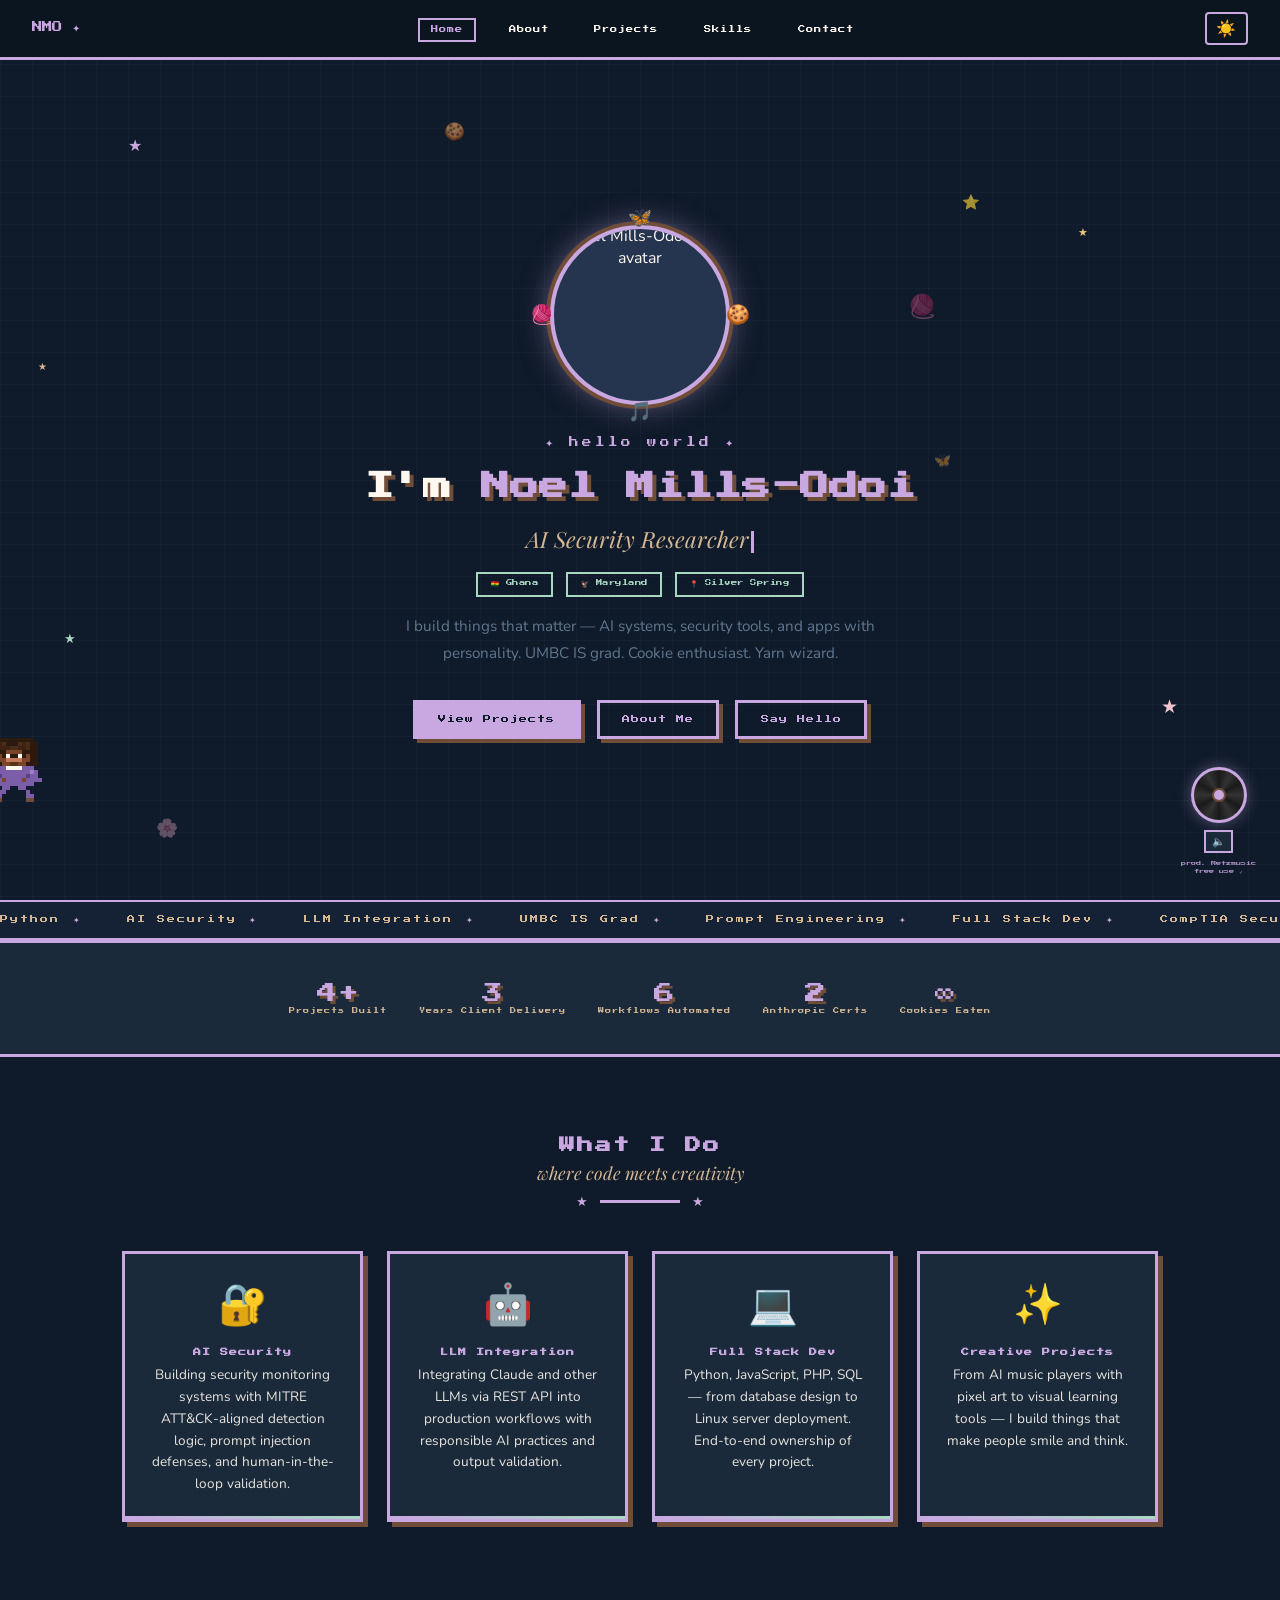
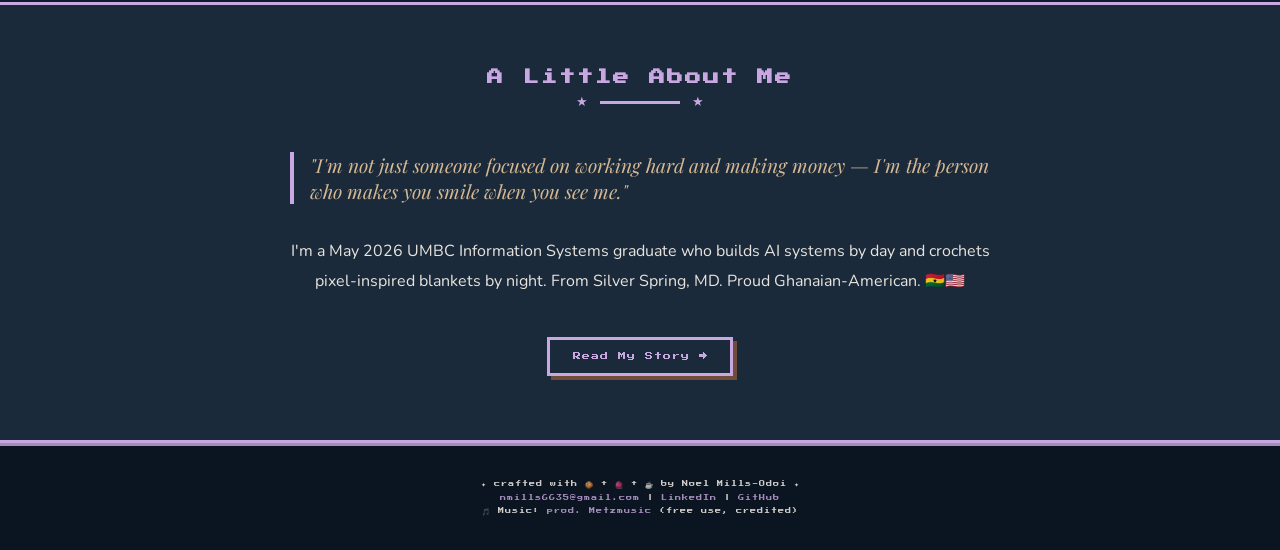
==== commit 3eb4c909: "Add files via upload" ====
--- a/index.html
+++ b/index.html
@@ -8,53 +8,43 @@
 <link rel="preconnect" href="https://fonts.gstatic.com" crossorigin/>
 <link href="https://fonts.googleapis.com/css2?family=Press+Start+2P&family=Nunito:wght@400;600;700;800&family=Playfair+Display:ital,wght@0,700;1,400&display=swap" rel="stylesheet"/>
 <style>
-:root {
+:root{
   --navy:#25344F;--slate:#617891;--tan:#D5B893;--coffee:#6F4D38;
-  --crimson:#632024;--lavender:#C9A8E2;--mint:#A8D8C2;--cream:#FFF8F0;
-  --gold:#E8C97A;--soft-pink:#F2C4CE;
-  --bg:#0F1A2A;--card:#1a2a3a;--text:#FFF8F0;--accent:#C9A8E2;
-  --nav:#0a1520;
-  --fp:'Press Start 2P',monospace;
-  --fb:'Nunito',sans-serif;
-  --fs:'Playfair Display',serif;
+  --crimson:#632024;--lav:#C9A8E2;--mint:#A8D8C2;--cream:#FFF8F0;
+  --gold:#E8C97A;--pink:#F2C4CE;
+  --bg:#0F1A2A;--card:#1a2a3a;--text:#FFF8F0;--accent:#C9A8E2;--nav:#0a1520;
 }
 body.light{--bg:#FFF8F0;--card:#fff;--text:#1a1a2e;--nav:#FFF8F0;--accent:#6F4D38;}
 *,*::before,*::after{margin:0;padding:0;box-sizing:border-box;}
 html{scroll-behavior:smooth;}
-body{font-family:var(--fb);background:var(--bg);color:var(--text);min-height:100vh;overflow-x:hidden;transition:background .3s,color .3s;}
-
-/* NAV */
+body{font-family:'Nunito',sans-serif;background:var(--bg);color:var(--text);min-height:100vh;overflow-x:hidden;transition:background .3s,color .3s;}
+
 nav{position:fixed;top:0;left:0;right:0;z-index:1000;background:var(--nav);border-bottom:3px solid var(--accent);padding:.75rem 2rem;display:flex;align-items:center;justify-content:space-between;}
-.logo{font-family:var(--fp);font-size:.65rem;color:var(--accent);text-decoration:none;}
+.logo{font-family:'Press Start 2P',monospace;font-size:.65rem;color:var(--accent);text-decoration:none;}
 .nav-links{display:flex;gap:1.2rem;list-style:none;}
-.nav-links a{font-family:var(--fp);font-size:.45rem;color:var(--text);text-decoration:none;padding:.4rem .7rem;border:2px solid transparent;transition:.3s;letter-spacing:1px;}
+.nav-links a{font-family:'Press Start 2P',monospace;font-size:.45rem;color:var(--text);text-decoration:none;padding:.4rem .7rem;border:2px solid transparent;transition:.3s;letter-spacing:1px;}
 .nav-links a:hover,.nav-links a.active{color:var(--accent);border-color:var(--accent);}
 .theme-btn{background:none;border:2px solid var(--accent);color:var(--accent);font-size:1rem;cursor:pointer;padding:.3rem .6rem;border-radius:4px;}
 
-/* VINYL */
 .vinyl-wrap{position:fixed;bottom:1.5rem;right:1.5rem;z-index:999;display:flex;flex-direction:column;align-items:center;gap:.4rem;}
 .vinyl{width:56px;height:56px;border-radius:50%;background:conic-gradient(#1a1a1a 0deg,#333 30deg,#1a1a1a 60deg,#333 90deg,#1a1a1a 120deg,#333 150deg,#1a1a1a 180deg,#333 210deg,#1a1a1a 240deg,#333 270deg,#1a1a1a 300deg,#333 330deg,#1a1a1a 360deg);border:3px solid var(--accent);cursor:pointer;position:relative;box-shadow:0 0 15px rgba(201,168,226,.4);}
-.vinyl::after{content:'';position:absolute;top:50%;left:50%;transform:translate(-50%,-50%);width:14px;height:14px;border-radius:50%;background:var(--lavender);border:2px solid var(--coffee);}
+.vinyl::after{content:'';position:absolute;top:50%;left:50%;transform:translate(-50%,-50%);width:14px;height:14px;border-radius:50%;background:var(--lav);border:2px solid var(--coffee);}
 .vinyl.spin{animation:vspin 3s linear infinite;}
-.mute-btn{background:var(--card);border:2px solid var(--accent);color:var(--accent);font-size:.65rem;cursor:pointer;padding:.2rem .4rem;font-family:var(--fp);}
-.vinyl-label{font-family:var(--fp);font-size:.32rem;color:var(--accent);text-align:center;opacity:.8;line-height:1.6;}
-
-/* FLOATING */
+.mute-btn{background:var(--card);border:2px solid var(--accent);color:var(--accent);font-size:.65rem;cursor:pointer;padding:.2rem .4rem;font-family:'Press Start 2P',monospace;}
+.vinyl-label{font-family:'Press Start 2P',monospace;font-size:.32rem;color:var(--accent);text-align:center;opacity:.8;line-height:1.6;}
+
 #floats{position:fixed;top:0;left:0;width:100%;height:100%;pointer-events:none;z-index:0;overflow:hidden;}
 
-/* AVATAR WALKER */
 #walker{position:fixed;bottom:90px;z-index:998;pointer-events:none;display:flex;flex-direction:column;align-items:center;}
-.bubble{background:var(--cream);color:#1a1a2e;border:2px solid var(--navy);border-radius:8px;padding:.3rem .5rem;font-family:var(--fp);font-size:.3rem;margin-bottom:4px;white-space:nowrap;opacity:0;transition:opacity .3s;}
-
-/* HERO */
+.bubble{background:var(--cream);color:#1a1a2e;border:2px solid var(--navy);border-radius:8px;padding:.3rem .5rem;font-family:'Press Start 2P',monospace;font-size:.3rem;margin-bottom:4px;white-space:nowrap;opacity:0;transition:opacity .3s;}
+
 .hero{min-height:100vh;display:flex;flex-direction:column;align-items:center;justify-content:center;position:relative;padding:6rem 2rem 2rem;text-align:center;}
 .hero-grid{position:absolute;inset:0;background-image:linear-gradient(rgba(97,120,145,.08) 1px,transparent 1px),linear-gradient(90deg,rgba(97,120,145,.08) 1px,transparent 1px);background-size:32px 32px;}
 .hero-content{position:relative;z-index:2;}
 
-/* Avatar ring */
 .av-wrap{position:relative;width:180px;height:180px;margin:0 auto 2rem;}
-.av-ring{width:180px;height:180px;border-radius:50%;border:4px solid var(--lavender);box-shadow:0 0 0 4px var(--coffee),0 0 30px rgba(201,168,226,.5);overflow:hidden;background:var(--navy);display:flex;align-items:center;justify-content:center;animation:pglow 3s ease-in-out infinite;}
-.av-ring canvas{image-rendering:pixelated;}
+.av-ring{width:180px;height:180px;border-radius:50%;border:4px solid var(--lav);box-shadow:0 0 0 4px var(--coffee),0 0 30px rgba(201,168,226,.5);overflow:hidden;background:var(--navy);display:flex;align-items:center;justify-content:center;animation:pglow 3s ease-in-out infinite;}
+.av-ring img{width:180px;height:180px;object-fit:cover;image-rendering:pixelated;}
 .orbit{position:absolute;inset:-20px;animation:vspin 12s linear infinite;pointer-events:none;}
 .orbit span{position:absolute;font-size:1.2rem;}
 .orbit span:nth-child(1){top:0;left:50%;transform:translateX(-50%);}
@@ -62,63 +52,55 @@
 .orbit span:nth-child(3){bottom:0;left:50%;transform:translateX(-50%);}
 .orbit span:nth-child(4){top:50%;left:0;transform:translateY(-50%);}
 
-.greeting{font-family:var(--fp);font-size:.6rem;color:var(--lavender);letter-spacing:3px;margin-bottom:1rem;}
-.hero-name{font-family:var(--fp);font-size:clamp(.9rem,3.5vw,1.8rem);color:var(--text);line-height:1.5;margin-bottom:1rem;text-shadow:4px 4px 0 var(--coffee);}
-.hero-name span{color:var(--lavender);}
-.tagline{font-family:var(--fs);font-size:clamp(1rem,2.5vw,1.4rem);color:var(--tan);font-style:italic;margin-bottom:.5rem;min-height:2rem;}
-.cursor{display:inline-block;width:3px;height:1em;background:var(--lavender);margin-left:2px;animation:blink 1s step-end infinite;vertical-align:middle;}
+.greeting{font-family:'Press Start 2P',monospace;font-size:.6rem;color:var(--lav);letter-spacing:3px;margin-bottom:1rem;}
+.hero-name{font-family:'Press Start 2P',monospace;font-size:clamp(.9rem,3.5vw,1.8rem);color:var(--text);line-height:1.5;margin-bottom:1rem;text-shadow:4px 4px 0 var(--coffee);}
+.hero-name span{color:var(--lav);}
+.tagline{font-family:'Playfair Display',serif;font-size:clamp(1rem,2.5vw,1.4rem);color:var(--tan);font-style:italic;margin-bottom:.5rem;min-height:2rem;}
+.cursor{display:inline-block;width:3px;height:1em;background:var(--lav);margin-left:2px;animation:blink 1s step-end infinite;vertical-align:middle;}
 .locs{display:flex;gap:.8rem;justify-content:center;margin:1rem 0;flex-wrap:wrap;}
-.loc{font-family:var(--fp);font-size:.4rem;padding:.4rem .8rem;border:2px solid var(--mint);color:var(--mint);letter-spacing:.5px;}
+.loc{font-family:'Press Start 2P',monospace;font-size:.4rem;padding:.4rem .8rem;border:2px solid var(--mint);color:var(--mint);letter-spacing:.5px;}
 .hero-sub{font-size:.95rem;color:var(--slate);max-width:500px;line-height:1.8;margin:.5rem auto 2rem;}
 .ctas{display:flex;gap:1rem;justify-content:center;flex-wrap:wrap;}
 
-/* Stars scattered */
-.star{position:absolute;pointer-events:none;color:var(--lavender);animation:twinkle 2s ease-in-out infinite;}
-
-/* BUTTON */
-.btn{font-family:var(--fp);font-size:.5rem;padding:.8rem 1.4rem;border:3px solid var(--accent);background:transparent;color:var(--accent);cursor:pointer;text-decoration:none;letter-spacing:1px;transition:.3s;display:inline-block;box-shadow:4px 4px 0 var(--coffee);}
+.star{position:absolute;pointer-events:none;color:var(--lav);animation:twinkle 2s ease-in-out infinite;}
+
+.btn{font-family:'Press Start 2P',monospace;font-size:.5rem;padding:.8rem 1.4rem;border:3px solid var(--accent);background:transparent;color:var(--accent);cursor:pointer;text-decoration:none;letter-spacing:1px;transition:.3s;display:inline-block;box-shadow:4px 4px 0 var(--coffee);}
 .btn:hover{background:var(--accent);color:var(--bg);transform:translate(-2px,-2px);box-shadow:6px 6px 0 var(--coffee);}
 .btn.fill{background:var(--accent);color:var(--bg);}
 .btn.fill:hover{background:transparent;color:var(--accent);}
 
-/* MARQUEE */
 .marquee-wrap{overflow:hidden;padding:.8rem 0;border-top:2px solid var(--accent);border-bottom:2px solid var(--accent);background:rgba(37,52,79,.3);}
 .marquee-track{display:flex;gap:2rem;width:max-content;animation:mscroll 30s linear infinite;}
-.mi{font-family:var(--fp);font-size:.5rem;color:var(--tan);white-space:nowrap;letter-spacing:2px;}
-.mi .dot{color:var(--lavender);margin:0 .8rem;}
-
-/* STATS */
+.mi{font-family:'Press Start 2P',monospace;font-size:.5rem;color:var(--tan);white-space:nowrap;letter-spacing:2px;}
+.dot{color:var(--lav);margin:0 .8rem;}
+
 .stats{display:flex;justify-content:center;gap:2rem;flex-wrap:wrap;padding:2.5rem 2rem;background:var(--card);border-top:3px solid var(--accent);border-bottom:3px solid var(--accent);}
 .stat{text-align:center;}
-.stat-n{font-family:var(--fp);font-size:1.3rem;color:var(--lavender);display:block;text-shadow:3px 3px 0 var(--coffee);}
-.stat-l{font-family:var(--fp);font-size:.38rem;color:var(--tan);letter-spacing:1px;margin-top:.3rem;display:block;}
-
-/* FEATURES */
+.stat-n{font-family:'Press Start 2P',monospace;font-size:1.3rem;color:var(--lav);display:block;text-shadow:3px 3px 0 var(--coffee);}
+.stat-l{font-family:'Press Start 2P',monospace;font-size:.38rem;color:var(--tan);letter-spacing:1px;margin-top:.3rem;display:block;}
+
 .features{padding:5rem 2rem;max-width:1100px;margin:0 auto;}
-.sec-title{font-family:var(--fp);font-size:clamp(.7rem,2vw,1rem);color:var(--accent);text-align:center;margin-bottom:.5rem;letter-spacing:2px;}
-.sec-sub{font-family:var(--fs);font-size:1.1rem;color:var(--tan);text-align:center;font-style:italic;margin-bottom:1rem;}
+.sec-title{font-family:'Press Start 2P',monospace;font-size:clamp(.7rem,2vw,1rem);color:var(--accent);text-align:center;margin-bottom:.5rem;letter-spacing:2px;}
+.sec-sub{font-family:'Playfair Display',serif;font-size:1.1rem;color:var(--tan);text-align:center;font-style:italic;margin-bottom:1rem;}
 .divider{width:80px;height:3px;background:var(--accent);margin:1rem auto 3rem;position:relative;}
 .divider::before,.divider::after{content:'★';position:absolute;top:50%;transform:translateY(-50%);color:var(--accent);font-size:.8rem;}
 .divider::before{left:-1.5rem;}.divider::after{right:-1.5rem;}
 .feat-grid{display:grid;grid-template-columns:repeat(auto-fit,minmax(240px,1fr));gap:1.5rem;}
 .feat-card{background:var(--card);border:3px solid var(--accent);padding:1.5rem;text-align:center;box-shadow:5px 5px 0 var(--coffee);transition:.3s;position:relative;overflow:hidden;}
-.feat-card::after{content:'';position:absolute;bottom:0;left:0;right:0;height:3px;background:linear-gradient(90deg,var(--lavender),var(--mint),var(--gold));background-size:200% 100%;animation:shimmer 3s linear infinite;}
+.feat-card::after{content:'';position:absolute;bottom:0;left:0;right:0;height:3px;background:linear-gradient(90deg,var(--lav),var(--mint),var(--gold));background-size:200% 100%;animation:shimmer 3s linear infinite;}
 .feat-card:hover{transform:translate(-3px,-3px);box-shadow:8px 8px 0 var(--coffee);}
 .feat-icon{font-size:2.5rem;display:block;margin-bottom:1rem;animation:bidl 2s ease-in-out infinite;}
-.feat-title{font-family:var(--fp);font-size:.5rem;color:var(--accent);margin-bottom:.5rem;letter-spacing:1px;}
+.feat-title{font-family:'Press Start 2P',monospace;font-size:.5rem;color:var(--accent);margin-bottom:.5rem;letter-spacing:1px;}
 .feat-desc{font-size:.85rem;opacity:.9;line-height:1.6;}
 
-/* ABOUT TEASER */
 .teaser{background:var(--card);border-top:3px solid var(--accent);border-bottom:3px solid var(--accent);padding:4rem 2rem;}
 .teaser-inner{max-width:700px;margin:0 auto;text-align:center;}
-.quote{font-family:var(--fs);font-size:1.2rem;color:var(--tan);font-style:italic;border-left:4px solid var(--lavender);padding-left:1rem;text-align:left;margin:2rem 0;}
+.quote{font-family:'Playfair Display',serif;font-size:1.2rem;color:var(--tan);font-style:italic;border-left:4px solid var(--lav);padding-left:1rem;text-align:left;margin:2rem 0;}
 .teaser-inner p{font-size:1rem;line-height:1.9;opacity:.9;margin-bottom:1rem;}
 
-/* FOOTER */
-footer{background:var(--nav);border-top:3px solid var(--accent);padding:2rem;text-align:center;font-family:var(--fp);font-size:.38rem;opacity:.8;line-height:2.2;letter-spacing:1px;}
+footer{background:var(--nav);border-top:3px solid var(--accent);padding:2rem;text-align:center;font-family:'Press Start 2P',monospace;font-size:.38rem;opacity:.8;line-height:2.2;letter-spacing:1px;}
 footer a{color:var(--accent);text-decoration:none;}
 
-/* KEYFRAMES */
 @keyframes vspin{from{transform:rotate(0deg)}to{transform:rotate(360deg)}}
 @keyframes pglow{0%,100%{box-shadow:0 0 0 4px var(--coffee),0 0 15px rgba(201,168,226,.3)}50%{box-shadow:0 0 0 4px var(--coffee),0 0 30px rgba(201,168,226,.7)}}
 @keyframes blink{0%,100%{opacity:1}50%{opacity:0}}
@@ -126,9 +108,7 @@
 @keyframes bidl{0%,100%{transform:translateY(0)}50%{transform:translateY(-6px)}}
 @keyframes mscroll{from{transform:translateX(0)}to{transform:translateX(-50%)}}
 @keyframes shimmer{0%{background-position:-200% center}100%{background-position:200% center}}
-@keyframes flutter{0%,100%{transform:translate(0,0) rotate(-5deg)}25%{transform:translate(20px,-15px) rotate(5deg)}50%{transform:translate(5px,-30px) rotate(-3deg)}75%{transform:translate(-10px,-15px) rotate(7deg)}}
 @keyframes fbounce{0%,100%{transform:translateY(0)}50%{transform:translateY(-15px)}}
-@keyframes stardrift{0%{opacity:.5;transform:translateY(0) scale(1)}50%{opacity:.9}100%{opacity:0;transform:translateY(-80px) scale(.7)}}
 
 @media(max-width:768px){.nav-links{gap:.6rem}.nav-links a{font-size:.38rem;padding:.3rem .4rem}.hero-name{font-size:1rem}.stats{gap:1rem}}
 </style>
@@ -139,7 +119,7 @@
 
 <div id="walker">
   <div class="bubble" id="bubble"></div>
-  <canvas id="walkCanvas" width="64" height="64" style="image-rendering:pixelated;"></canvas>
+  <canvas id="walkCanvas" style="image-rendering:pixelated;"></canvas>
 </div>
 
 <nav>
@@ -160,23 +140,18 @@
   <div class="vinyl-label">prod. Metzmusic<br/>free use ✓</div>
 </div>
 
-<!-- HERO -->
 <section class="hero">
   <div class="hero-grid"></div>
-
-  <!-- Scattered stars -->
   <span class="star" style="top:15%;left:10%;font-size:1rem;animation-delay:.2s;">★</span>
   <span class="star" style="top:25%;right:15%;font-size:.7rem;color:var(--gold);animation-delay:.8s;">★</span>
   <span class="star" style="top:70%;left:5%;font-size:.8rem;color:var(--mint);animation-delay:.4s;">★</span>
-  <span class="star" style="bottom:20%;right:8%;font-size:1.2rem;color:var(--soft-pink);animation-delay:1s;">★</span>
+  <span class="star" style="bottom:20%;right:8%;font-size:1.2rem;color:var(--pink);animation-delay:1s;">★</span>
   <span class="star" style="top:40%;left:3%;font-size:.6rem;color:var(--tan);animation-delay:.6s;">★</span>
-  <span class="star" style="bottom:35%;left:20%;font-size:.9rem;animation-delay:1.2s;">★</span>
 
   <div class="hero-content">
-    <!-- Avatar -->
     <div class="av-wrap">
       <div class="av-ring">
-        <canvas id="heroCanvas" width="160" height="160" style="image-rendering:pixelated;width:160px;height:160px;"></canvas>
+        <img src="assets/avatar_hero.png" alt="Noel Mills-Odoi pixel avatar" id="heroImg"/>
       </div>
       <div class="orbit">
         <span>🦋</span><span>🍪</span><span>🎵</span><span>🧶</span>
@@ -184,9 +159,7 @@
     </div>
 
     <p class="greeting">✦ hello world ✦</p>
-
     <h1 class="hero-name">I'm <span>Noel Mills-Odoi</span></h1>
-
     <p class="tagline" id="tagline"><span class="cursor"></span></p>
 
     <div class="locs">
@@ -208,7 +181,6 @@
   </div>
 </section>
 
-<!-- MARQUEE -->
 <div class="marquee-wrap">
   <div class="marquee-track">
     <span class="mi">Python<span class="dot">✦</span></span>
@@ -228,7 +200,6 @@
   </div>
 </div>
 
-<!-- STATS -->
 <div class="stats">
   <div class="stat"><span class="stat-n">4+</span><span class="stat-l">Projects Built</span></div>
   <div class="stat"><span class="stat-n">3</span><span class="stat-l">Years Client Delivery</span></div>
@@ -237,44 +208,23 @@
   <div class="stat"><span class="stat-n">∞</span><span class="stat-l">Cookies Eaten</span></div>
 </div>
 
-<!-- FEATURES -->
 <section class="features">
   <h2 class="sec-title">What I Do</h2>
   <p class="sec-sub">where code meets creativity</p>
   <div class="divider"></div>
   <div class="feat-grid">
-    <div class="feat-card">
-      <span class="feat-icon">🔐</span>
-      <h3 class="feat-title">AI Security</h3>
-      <p class="feat-desc">Building security monitoring systems with MITRE ATT&CK-aligned detection logic, prompt injection defenses, and human-in-the-loop validation.</p>
-    </div>
-    <div class="feat-card" style="animation-delay:.2s;">
-      <span class="feat-icon">🤖</span>
-      <h3 class="feat-title">LLM Integration</h3>
-      <p class="feat-desc">Integrating Claude and other LLMs via REST API into production workflows with responsible AI practices and output validation.</p>
-    </div>
-    <div class="feat-card" style="animation-delay:.4s;">
-      <span class="feat-icon">💻</span>
-      <h3 class="feat-title">Full Stack Dev</h3>
-      <p class="feat-desc">Python, JavaScript, PHP, SQL — from database design to Linux server deployment. End-to-end ownership of every project.</p>
-    </div>
-    <div class="feat-card" style="animation-delay:.6s;">
-      <span class="feat-icon">✨</span>
-      <h3 class="feat-title">Creative Projects</h3>
-      <p class="feat-desc">From AI music players with pixel art to visual learning tools — I build things that make people smile and think.</p>
-    </div>
+    <div class="feat-card"><span class="feat-icon">🔐</span><h3 class="feat-title">AI Security</h3><p class="feat-desc">Building security monitoring systems with MITRE ATT&CK-aligned detection logic, prompt injection defenses, and human-in-the-loop validation.</p></div>
+    <div class="feat-card"><span class="feat-icon">🤖</span><h3 class="feat-title">LLM Integration</h3><p class="feat-desc">Integrating Claude and other LLMs via REST API into production workflows with responsible AI practices and output validation.</p></div>
+    <div class="feat-card"><span class="feat-icon">💻</span><h3 class="feat-title">Full Stack Dev</h3><p class="feat-desc">Python, JavaScript, PHP, SQL — from database design to Linux server deployment. End-to-end ownership of every project.</p></div>
+    <div class="feat-card"><span class="feat-icon">✨</span><h3 class="feat-title">Creative Projects</h3><p class="feat-desc">From AI music players with pixel art to visual learning tools — I build things that make people smile and think.</p></div>
   </div>
 </section>
 
-<!-- ABOUT TEASER -->
 <section class="teaser">
   <div class="teaser-inner">
     <h2 class="sec-title">A Little About Me</h2>
     <div class="divider"></div>
-    <blockquote class="quote">
-      "I'm not just someone focused on working hard and making money —
-      I'm the person who makes you smile when you see me."
-    </blockquote>
+    <blockquote class="quote">"I'm not just someone focused on working hard and making money — I'm the person who makes you smile when you see me."</blockquote>
     <p>I'm a May 2026 UMBC Information Systems graduate who builds AI systems by day and crochets pixel-inspired blankets by night. From Silver Spring, MD. Proud Ghanaian-American. 🇬🇭🇺🇸</p>
     <a href="about.html" class="btn" style="margin-top:1.5rem;display:inline-block;">Read My Story →</a>
   </div>
@@ -287,169 +237,163 @@
 </footer>
 
 <script>
-// ---- THEME ----
+// ── THEME ──
 const body = document.body;
 const themeBtn = document.getElementById('themeBtn');
-const saved = localStorage.getItem('theme') || 'dark';
-if (saved === 'light') { body.classList.add('light'); themeBtn.textContent = '🌙'; }
-themeBtn.addEventListener('click', () => {
+if(localStorage.getItem('theme')==='light'){body.classList.add('light');themeBtn.textContent='🌙';}
+themeBtn.addEventListener('click',()=>{
   body.classList.toggle('light');
-  const isLight = body.classList.contains('light');
-  themeBtn.textContent = isLight ? '🌙' : '☀️';
-  localStorage.setItem('theme', isLight ? 'light' : 'dark');
+  const l=body.classList.contains('light');
+  themeBtn.textContent=l?'🌙':'☀️';
+  localStorage.setItem('theme',l?'light':'dark');
 });
 
-// ---- AUDIO ----
-let audio = null, playing = false;
-const vinyl = document.getElementById('vinyl');
-const muteBtn = document.getElementById('muteBtn');
-function toggleAudio() {
-  if (!audio) {
-    audio = new Audio('assets/ambient.mp3');
-    audio.loop = true;
-    audio.volume = 0.35;
+// ── AUDIO ──
+let audio=null,playing=false;
+const vinyl=document.getElementById('vinyl');
+const muteBtn=document.getElementById('muteBtn');
+function toggleAudio(){
+  if(!audio){audio=new Audio('assets/ambient.mp3');audio.loop=true;audio.volume=0.35;}
+  if(!playing){
+    audio.play().catch(()=>{});
+    playing=true;vinyl.classList.add('spin');muteBtn.textContent='🔊';
+  }else{
+    audio.pause();playing=false;vinyl.classList.remove('spin');muteBtn.textContent='🔈';
   }
-  if (!playing) {
-    audio.play().catch(e => console.log('Audio needs interaction first'));
-    playing = true;
-    vinyl.classList.add('spin');
-    muteBtn.textContent = '🔊';
-  } else {
-    audio.pause();
-    playing = false;
-    vinyl.classList.remove('spin');
-    muteBtn.textContent = '🔈';
+}
+vinyl.addEventListener('click',toggleAudio);
+muteBtn.addEventListener('click',toggleAudio);
+
+// ── CUTE CHIBI WALK SPRITE ──
+const AV={
+  '_':null,'S':'#7A4528','s':'#9B6040','d':'#5C3317',
+  'H':'#2C1A0E','h':'#4A2C1A','L':'#3D2310',
+  'f':'#D4826E','g':'#E8C97A','e':'#2C1A0E','W':'#FFF8F0',
+  'P':'#C47A5A','K':'#D4926A',
+  'A':'#7B5EA7','B':'#9B7EC7','C':'#5B3E87',
+  'T':'#FFF8F0','t':'#E8DCC8',
+  'N':'#E8C97A','R':'#D4A870',
+  'J':'#3A5A8A','j':'#4A6A9A',
+  'X':'#6B3D1E','G':'#6F4D38',
+};
+
+// Frame A -- left leg forward
+const FA=[
+  ['_','_','H','H','H','H','H','H','H','H','H','H','_','_','_','_'],
+  ['_','H','h','L','h','H','H','H','h','L','h','H','H','_','_','_'],
+  ['_','H','h','L','L','L','h','h','L','L','h','H','H','_','_','_'],
+  ['H','H','H','H','H','S','S','S','S','H','H','H','H','_','_','_'],
+  ['H','H','_','S','e','W','e','e','W','e','S','H','H','_','_','_'],
+  ['H','H','_','S','S','P','P','P','P','S','S','H','H','_','_','_'],
+  ['_','H','H','H','S','S','d','d','S','S','H','H','H','_','_','_'],
+  ['_','_','A','A','A','T','T','T','T','A','A','A','_','_','_','_'],
+  ['_','A','B','A','A','A','A','A','A','A','A','B','A','_','_','_'],
+  ['_','A','A','C','A','A','A','A','A','A','C','A','A','_','_','_'],
+  ['A','A','A','A','S','A','A','A','A','S','A','A','A','A','_','_'],
+  ['_','_','_','A','A','A','A','A','A','A','A','A','_','_','_','_'],
+  ['_','_','_','_','A','A','_','_','A','A','_','_','_','_','_','_'],
+  ['_','_','_','A','A','_','_','_','_','_','A','_','_','_','_','_'],
+  ['_','_','A','A','_','_','_','_','_','_','A','A','_','_','_','_'],
+  ['_','_','G','G','_','_','_','_','_','_','G','G','_','_','_','_'],
+  ['_','_','_','_','_','_','_','_','_','_','_','_','_','_','_','_'],
+  ['_','_','_','_','_','_','_','_','_','_','_','_','_','_','_','_'],
+];
+
+// Frame B -- right leg forward
+const FB=[
+  ['_','_','H','H','H','H','H','H','H','H','H','H','_','_','_','_'],
+  ['_','H','h','L','h','H','H','H','h','L','h','H','H','_','_','_'],
+  ['_','H','h','L','L','L','h','h','L','L','h','H','H','_','_','_'],
+  ['H','H','H','H','H','S','S','S','S','H','H','H','H','_','_','_'],
+  ['H','H','_','S','e','W','e','e','W','e','S','H','H','_','_','_'],
+  ['H','H','_','S','S','P','P','P','P','S','S','H','H','_','_','_'],
+  ['_','H','H','H','S','S','d','d','S','S','H','H','H','_','_','_'],
+  ['_','_','A','A','A','T','T','T','T','A','A','A','_','_','_','_'],
+  ['_','A','B','A','A','A','A','A','A','A','A','B','A','_','_','_'],
+  ['_','A','A','C','A','A','A','A','A','A','C','A','A','_','_','_'],
+  ['A','A','A','A','S','A','A','A','A','S','A','A','A','A','_','_'],
+  ['_','_','_','A','A','A','A','A','A','A','A','A','_','_','_','_'],
+  ['_','_','_','_','A','A','_','_','A','A','_','_','_','_','_','_'],
+  ['_','_','_','_','A','_','_','_','_','A','A','_','_','_','_','_'],
+  ['_','_','_','_','A','A','_','_','_','_','A','A','_','_','_','_'],
+  ['_','_','_','_','G','G','_','_','_','_','G','G','_','_','_','_'],
+  ['_','_','_','_','_','_','_','_','_','_','_','_','_','_','_','_'],
+  ['_','_','_','_','_','_','_','_','_','_','_','_','_','_','_','_'],
+];
+
+const walkCanvas=document.getElementById('walkCanvas');
+let walkFrame=0,walkerX=-80,walkerDir=1,bubbleTimer=0,sayIdx=0;
+const sayings=['hello world! ✨','hire me pls 👩‍💻','i love cookies 🍪','SZA is life 🎵','be kind 💜','debug mode: on 🐛','crocheting 🧶','Ghana represent 🇬🇭'];
+const bubbleEl=document.getElementById('bubble');
+const walker=document.getElementById('walker');
+
+function drawWalk(){
+  const sprite=Math.floor(walkFrame/12)%2===0?FA:FB;
+  const ctx=walkCanvas.getContext('2d');
+  ctx.imageSmoothingEnabled=false;
+  const W=sprite[0].length,H=sprite.length,SC=4;
+  walkCanvas.width=W*SC;walkCanvas.height=H*SC;
+  ctx.clearRect(0,0,walkCanvas.width,walkCanvas.height);
+  sprite.forEach((row,y)=>row.forEach((cell,x)=>{
+    const c=AV[cell];if(c){ctx.fillStyle=c;ctx.fillRect(x*SC,y*SC,SC,SC);}
+  }));
+}
+
+function animateWalker(){
+  walkerX+=0.8*walkerDir;
+  if(walkerX>window.innerWidth+80){walkerDir=-1;walker.style.transform='scaleX(-1)';}
+  if(walkerX<-80){walkerDir=1;walker.style.transform='scaleX(1)';}
+  walker.style.left=walkerX+'px';
+  // counter-flip bubble so text stays readable
+  bubbleEl.style.transform=walkerDir===-1?'scaleX(-1)':'scaleX(1)';
+  walkFrame++;
+  bubbleTimer++;
+  if(bubbleTimer>280){
+    bubbleTimer=0;
+    bubbleEl.textContent=sayings[sayIdx++%sayings.length];
+    bubbleEl.style.opacity='1';
+    setTimeout(()=>{bubbleEl.style.opacity='0';},2500);
   }
-}
-vinyl.addEventListener('click', toggleAudio);
-muteBtn.addEventListener('click', toggleAudio);
-
-// ---- PIXEL AVATAR COLORS ----
-const C = {
-  0:null, 1:'#1a1a2e', 2:'#8B5E52', 3:'#6B3F35', 4:'#2C1A0E',
-  5:'#4A2C1A', 6:'#D4826E', 7:'#E8C97A', 8:'#25344F', 9:'#617891',
-  10:'#7B5EA7', 11:'#9B7EC7', 12:'#5B3E87', 13:'#FFF8F0',
-  14:'#2C1A0E', 15:'#D4826E', 16:'#6F4D38', 17:'#A8D8C2', 18:'#C9A8E2',
-};
-
-// 32x20 detailed sprite
-const SPRITE = [
-  [0,0,0,0,4,4,4,4,4,4,4,4,4,4,4,4,4,4,4,4,4,4,4,4,0,0,0,0,0,0,0,0],
-  [0,0,0,4,5,4,5,4,5,4,5,4,5,4,5,4,5,4,5,4,5,4,5,4,4,0,0,0,0,0,0,0],
-  [0,0,4,5,4,4,5,4,4,5,4,4,5,4,4,5,4,4,5,4,4,5,4,4,5,4,0,0,0,0,0,0],
-  [0,0,4,4,5,4,4,5,4,6,7,6,4,4,5,4,4,6,7,6,4,5,4,4,5,4,0,0,0,0,0,0],
-  [0,0,4,5,4,4,2,2,2,2,2,2,2,2,2,2,2,2,2,2,2,2,5,4,4,5,0,0,0,0,0,0],
-  [0,8,8,8,8,8,8,2,2,2,2,2,2,2,2,2,2,2,2,2,2,2,2,8,8,8,8,8,0,0,0,0],
-  [9,9,8,0,0,0,2,2,3,2,2,2,2,2,2,2,2,2,2,2,3,2,2,0,0,8,9,9,0,0,0,0],
-  [9,9,0,0,0,2,2,3,3,2,2,1,1,2,2,2,2,1,1,2,2,3,3,2,2,0,0,9,9,0,0,0],
-  [0,9,0,0,0,2,2,2,2,1,14,14,1,2,2,2,1,14,14,1,2,2,2,2,0,0,0,9,0,0,0,0],
-  [0,9,0,0,0,2,2,2,2,2,2,2,2,2,2,2,2,2,2,2,2,2,2,2,0,0,0,9,0,0,0,0],
-  [0,0,0,0,0,2,2,2,2,2,3,2,2,2,2,2,2,3,2,2,2,2,2,2,0,0,0,0,0,0,0,0],
-  [0,0,0,0,0,2,2,2,2,2,2,15,15,15,15,15,2,2,2,2,2,2,0,0,0,0,0,0,0,0],
-  [0,0,0,0,0,0,2,2,2,2,2,2,2,2,2,2,2,2,2,2,2,0,0,0,0,0,0,0,0,0,0,0],
-  [0,0,0,0,0,0,10,10,10,13,13,2,2,2,2,2,13,13,10,10,10,0,0,0,0,0,0,0,0,0,0,0],
-  [0,0,0,0,0,10,11,10,10,10,10,10,10,10,10,10,10,10,11,10,10,0,0,0,0,0,0,0,0,0,0,0],
-  [0,0,0,0,10,11,10,12,10,10,10,10,10,10,10,10,10,12,10,11,10,10,0,0,0,0,0,0,0,0,0,0],
-  [0,0,0,10,10,10,12,12,10,10,10,10,10,10,10,10,12,12,10,10,10,10,0,0,0,0,0,0,0,0,0,0],
-  [0,0,10,10,10,10,10,10,2,2,10,10,10,10,10,2,2,10,10,10,10,10,10,0,0,0,0,0,0,0,0,0],
-  [0,0,0,0,0,0,0,0,0,0,0,0,0,0,0,0,0,0,0,0,0,0,0,0,0,0,0,0,0,0,0,0],
-  [0,16,16,16,16,16,16,16,16,16,16,16,16,16,16,16,16,16,16,16,16,16,16,16,16,16,16,16,16,16,16,0],
-  [0,16,16,17,17,16,16,18,18,18,18,18,18,18,18,18,18,18,18,18,18,18,16,16,16,16,16,16,16,16,16,0],
-  [0,16,17,17,17,16,16,18,18,12,12,12,12,12,12,12,12,12,12,12,18,18,16,16,16,16,16,16,16,16,16,0],
-  [0,16,16,17,17,16,16,18,18,18,18,18,18,18,18,18,18,18,18,18,18,18,16,16,16,16,16,16,16,16,16,0],
-];
-
-function drawSprite(canvas, sprite, scale) {
-  const ctx = canvas.getContext('2d');
-  ctx.imageSmoothingEnabled = false;
-  canvas.width = sprite[0].length * scale;
-  canvas.height = sprite.length * scale;
-  ctx.clearRect(0, 0, canvas.width, canvas.height);
-  sprite.forEach((row, y) => row.forEach((cell, x) => {
-    if (C[cell]) { ctx.fillStyle = C[cell]; ctx.fillRect(x*scale, y*scale, scale, scale); }
-  }));
-}
-
-// Draw hero avatar
-drawSprite(document.getElementById('heroCanvas'), SPRITE, 5);
-
-// ---- WALKING AVATAR ----
-const WALK_SPRITE = [
-  [0,0,4,4,4,4,4,4,4,4,0,0],
-  [0,4,5,4,6,7,6,4,5,4,4,0],
-  [0,8,8,8,2,2,2,2,8,8,8,0],
-  [9,8,0,2,14,2,2,14,2,0,8,9],
-  [9,0,0,2,2,15,15,2,2,0,0,9],
-  [0,0,10,10,10,10,10,10,10,10,0,0],
-  [0,10,11,10,10,10,10,10,10,11,10,0],
-  [0,10,10,2,10,10,10,10,2,10,10,0],
-];
-
-const walker = document.getElementById('walker');
-const walkCanvas = document.getElementById('walkCanvas');
-const bubbleEl = document.getElementById('bubble');
-let walkerX = -80, walkerDir = 1, walkFrame = 0, bubbleTimer = 0;
-const sayings = ['hello world! ✨','hire me pls 👩‍💻','i love cookies 🍪','SZA is life 🎵','be kind 💜','debug mode: on 🐛','crocheting 🧶','Ghana represent 🇬🇭'];
-let sayIdx = 0;
-
-drawSprite(walkCanvas, WALK_SPRITE, 4);
-walker.style.left = walkerX + 'px';
-
-function animateWalker() {
-  walkerX += 0.8 * walkerDir;
-  if (walkerX > window.innerWidth + 80) { walkerDir = -1; walker.style.transform = 'scaleX(-1)'; }
-  if (walkerX < -80) { walkerDir = 1; walker.style.transform = 'scaleX(1)'; }
-  walker.style.left = walkerX + 'px';
-  bubbleTimer++;
-  if (bubbleTimer > 280) {
-    bubbleTimer = 0;
-    bubbleEl.textContent = sayings[sayIdx++ % sayings.length];
-    bubbleEl.style.opacity = '1';
-    setTimeout(() => { bubbleEl.style.opacity = '0'; }, 2500);
+  drawWalk();
+  requestAnimationFrame(animateWalker);
+}
+animateWalker();
+
+// ── CURSOR TRAIL ──
+document.addEventListener('mousemove',e=>{
+  const el=document.createElement('div');
+  el.textContent=['✨','⭐','💜','🌸','🍪'][Math.floor(Math.random()*5)];
+  el.style.cssText=`position:fixed;left:${e.clientX}px;top:${e.clientY}px;font-size:.8rem;pointer-events:none;z-index:9999;opacity:1;transition:opacity .8s,transform .8s;transform:translateY(0);`;
+  document.body.appendChild(el);
+  requestAnimationFrame(()=>{el.style.opacity='0';el.style.transform='translateY(-20px)';});
+  setTimeout(()=>el.remove(),800);
+});
+
+// ── FLOATING ELEMENTS ──
+const floats=document.getElementById('floats');
+const emojis=['🦋','🍪','🎵','🧶','⭐','🌸','✨','🎶'];
+function spawnFloat(){
+  const el=document.createElement('div');
+  el.textContent=emojis[Math.floor(Math.random()*emojis.length)];
+  el.style.cssText=`position:absolute;left:${Math.random()*100}%;top:${Math.random()*100}%;font-size:${.8+Math.random()*.8}rem;opacity:${.3+Math.random()*.4};animation:fbounce ${3+Math.random()*4}s ease-in-out ${Math.random()*2}s infinite;pointer-events:none;`;
+  floats.appendChild(el);
+  setTimeout(()=>el.remove(),12000);
+}
+for(let i=0;i<8;i++)setTimeout(spawnFloat,i*400);
+setInterval(spawnFloat,2500);
+
+// ── TYPING TAGLINE ──
+const tags=['AI Security Researcher','Software Engineer','Cookie Scientist 🍪','LLM Whisperer','UMBC IS Grad \'26','Crochet Enthusiast 🧶'];
+let ti=0,ci=0,del=false;
+const tagEl=document.getElementById('tagline');
+function type(){
+  const cur=tags[ti];
+  if(!del){ci++;tagEl.innerHTML=cur.substring(0,ci)+'<span class="cursor"></span>';
+    if(ci===cur.length){del=true;setTimeout(type,2000);return;}
+  }else{ci--;tagEl.innerHTML=cur.substring(0,ci)+'<span class="cursor"></span>';
+    if(ci===0){del=false;ti=(ti+1)%tags.length;}
   }
-  requestAnimationFrame(animateWalker);
-}
-animateWalker();
-
-// ---- CURSOR TRAIL ----
-document.addEventListener('mousemove', e => {
-  const el = document.createElement('div');
-  el.textContent = ['✨','⭐','💜','🌸','🍪'][Math.floor(Math.random()*5)];
-  el.style.cssText = `position:fixed;left:${e.clientX}px;top:${e.clientY}px;font-size:.8rem;pointer-events:none;z-index:9999;opacity:1;transition:opacity .8s,transform .8s;transform:translateY(0);`;
-  document.body.appendChild(el);
-  requestAnimationFrame(() => { el.style.opacity='0'; el.style.transform='translateY(-20px)'; });
-  setTimeout(() => el.remove(), 800);
-});
-
-// ---- FLOATING ELEMENTS ----
-const floats = document.getElementById('floats');
-const emojis = ['🦋','🍪','🎵','🧶','⭐','🌸','✨','🎶'];
-function spawnFloat() {
-  const el = document.createElement('div');
-  el.textContent = emojis[Math.floor(Math.random()*emojis.length)];
-  el.style.cssText = `position:absolute;left:${Math.random()*100}%;top:${Math.random()*100}%;font-size:${.8+Math.random()*.8}rem;opacity:${.3+Math.random()*.4};animation:fbounce ${3+Math.random()*4}s ease-in-out ${Math.random()*2}s infinite;pointer-events:none;`;
-  floats.appendChild(el);
-  setTimeout(() => el.remove(), 12000);
-}
-for (let i=0;i<8;i++) setTimeout(spawnFloat, i*400);
-setInterval(spawnFloat, 2500);
-
-// ---- TYPING TAGLINE ----
-const tags = ['AI Security Researcher','Software Engineer','Cookie Scientist 🍪','LLM Whisperer','UMBC IS Grad \'26','Crochet Enthusiast 🧶'];
-let ti=0, ci=0, del=false;
-const tagEl = document.getElementById('tagline');
-function type() {
-  const cur = tags[ti];
-  if (!del) {
-    ci++;
-    tagEl.innerHTML = cur.substring(0,ci)+'<span class="cursor"></span>';
-    if (ci===cur.length) { del=true; setTimeout(type,2000); return; }
-  } else {
-    ci--;
-    tagEl.innerHTML = cur.substring(0,ci)+'<span class="cursor"></span>';
-    if (ci===0) { del=false; ti=(ti+1)%tags.length; }
-  }
-  setTimeout(type, del?50:80);
+  setTimeout(type,del?50:80);
 }
 type();
 </script>
